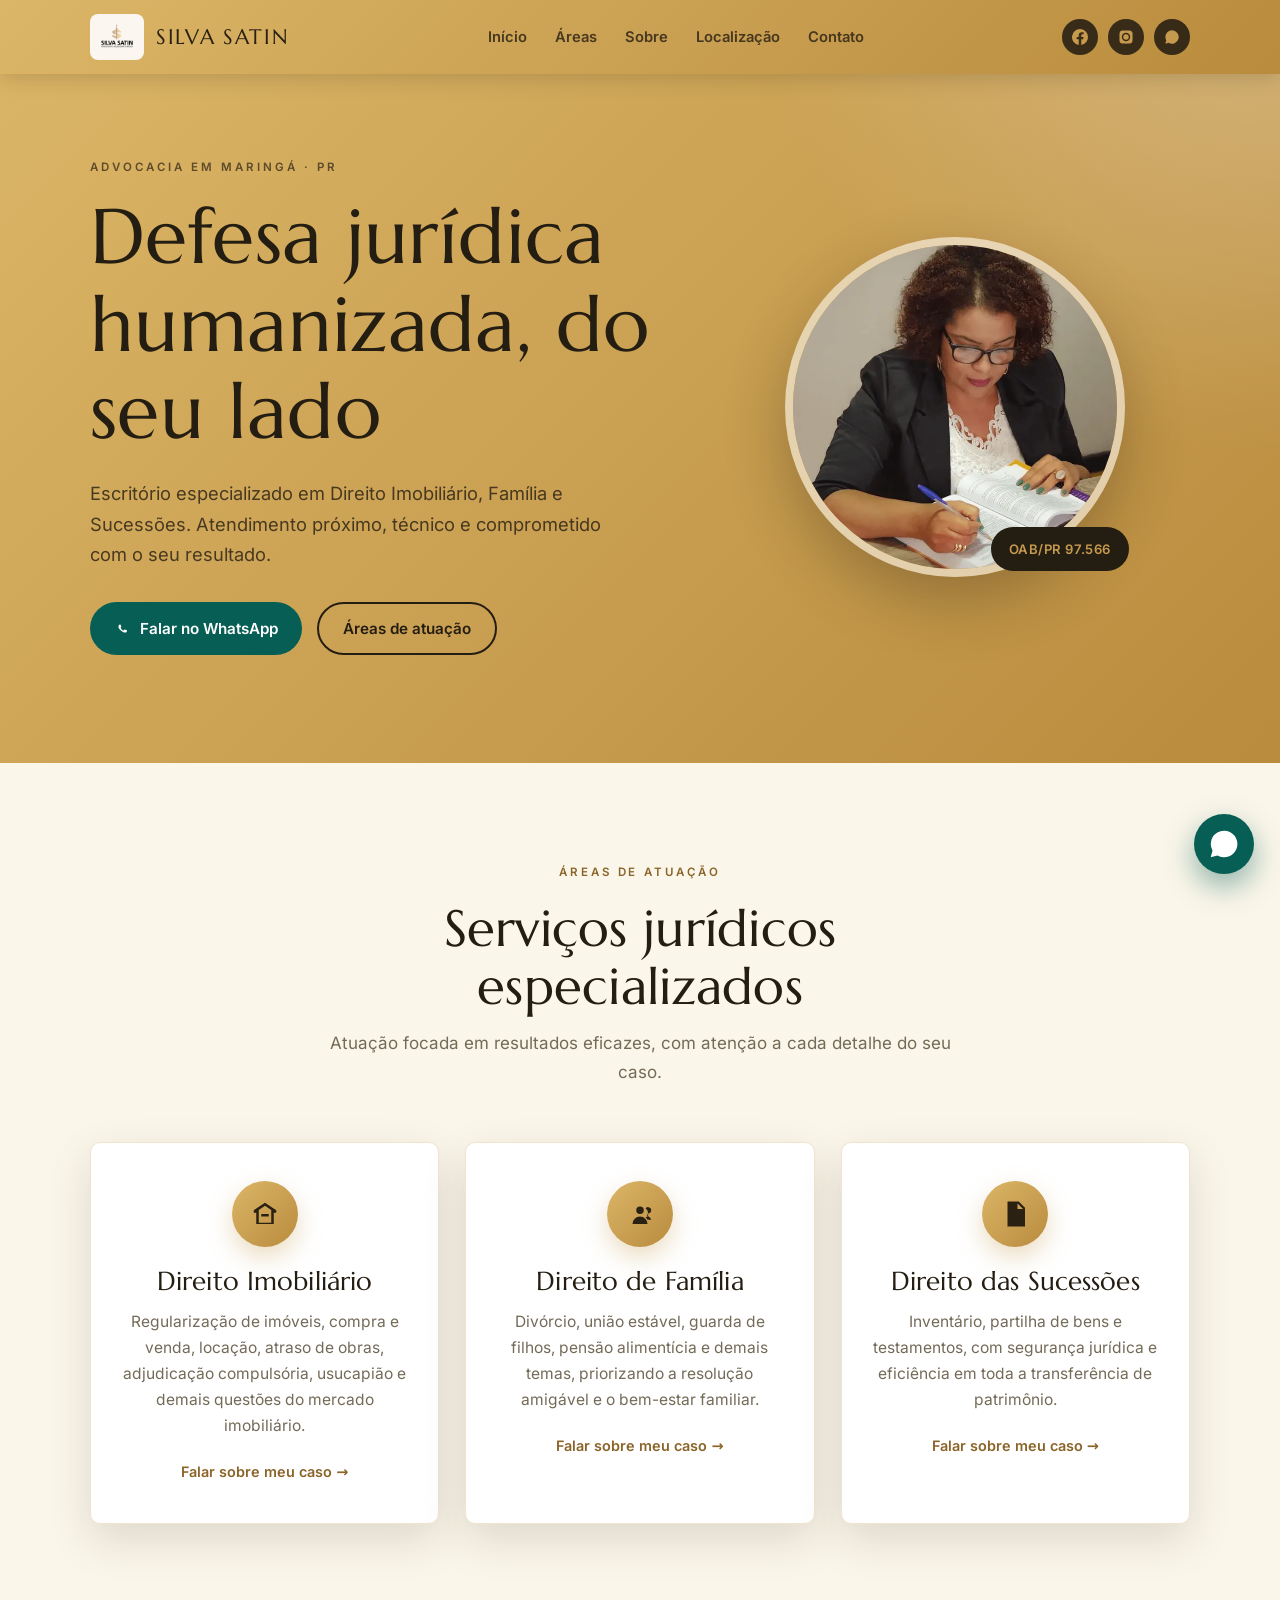
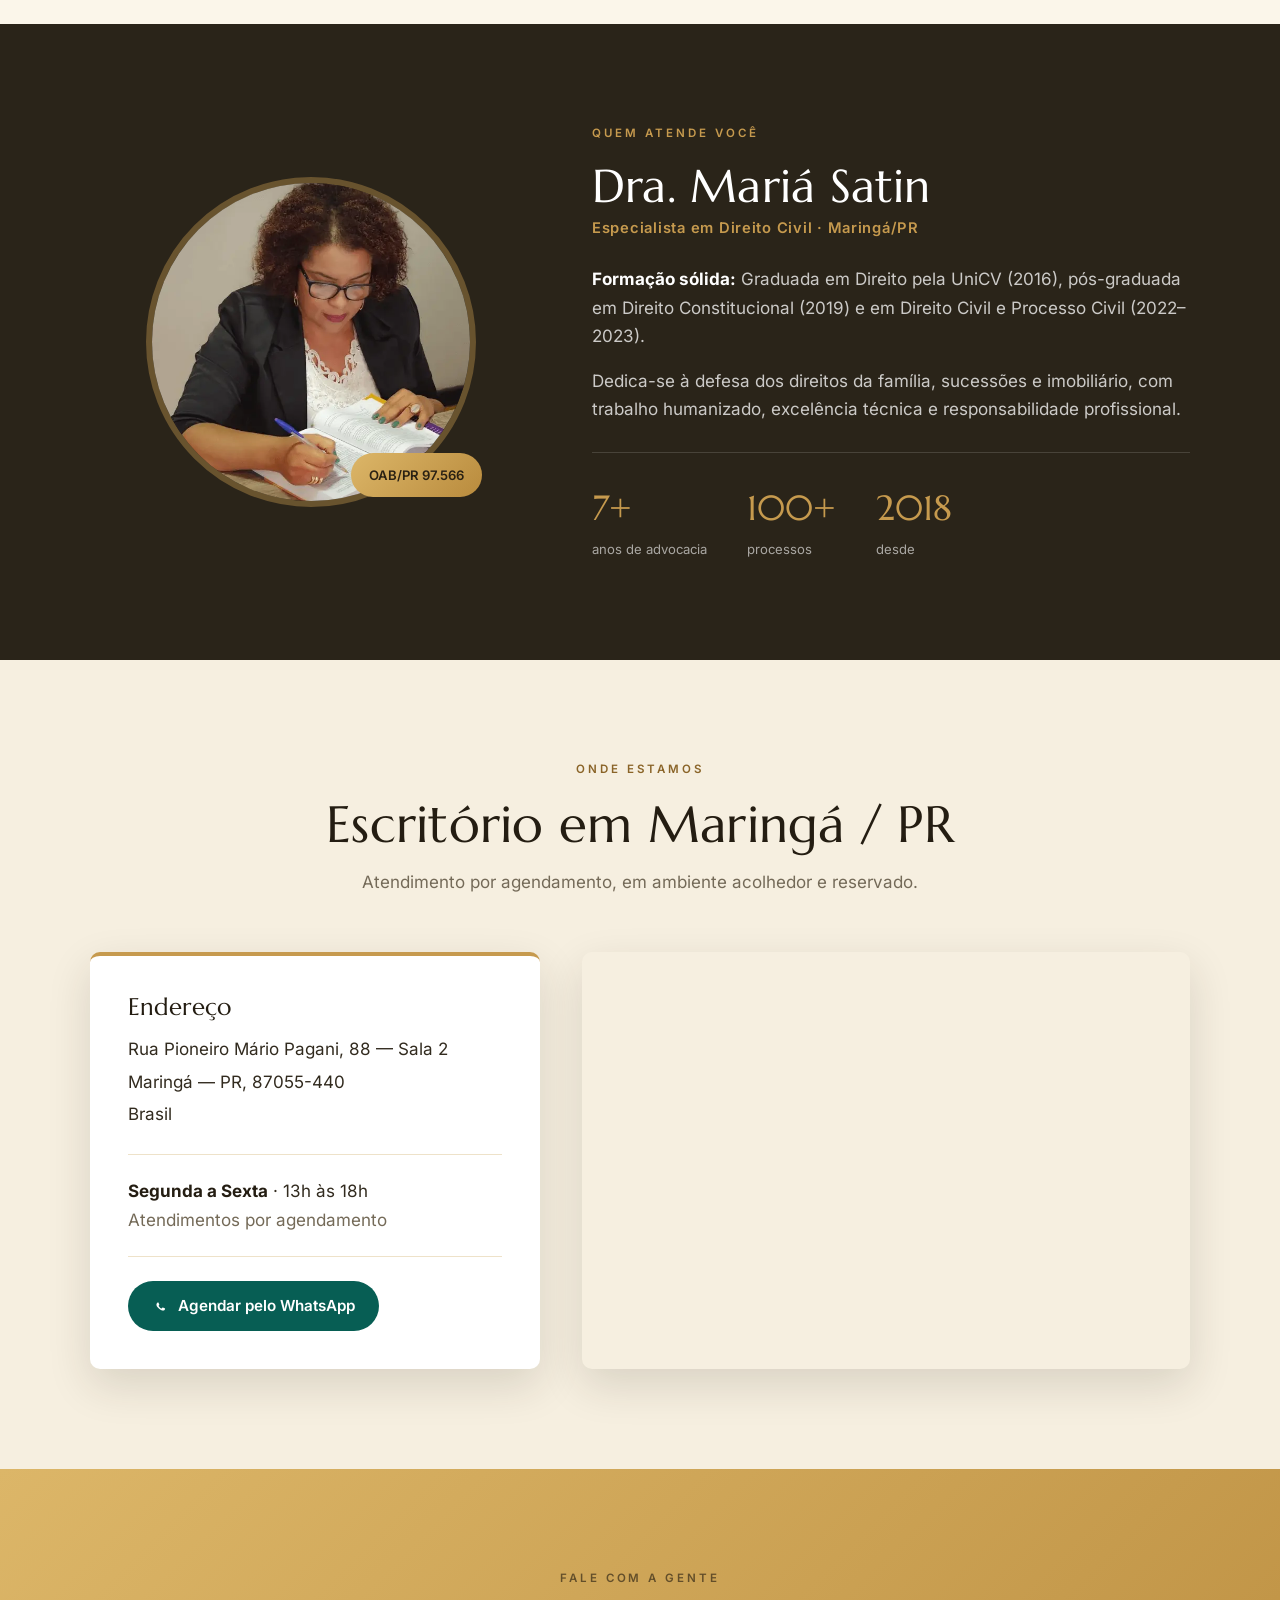
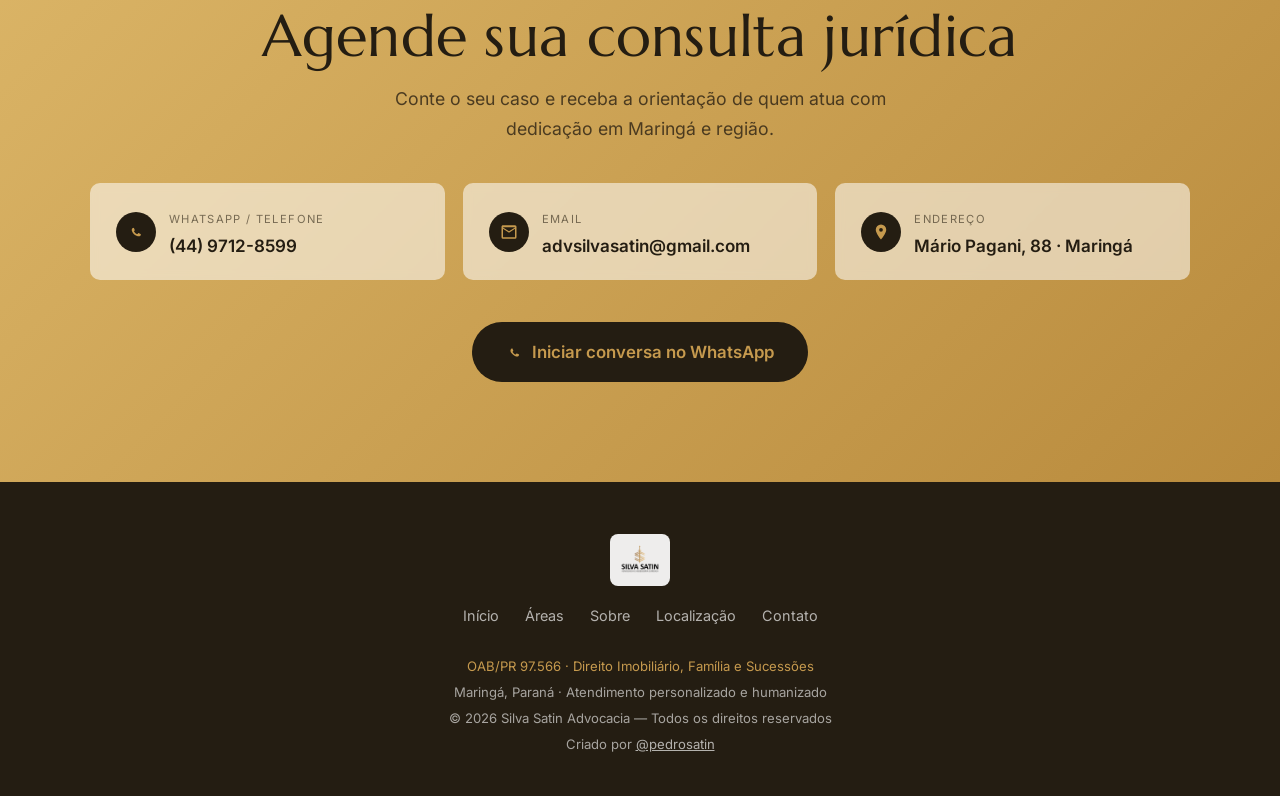
==== index.html @ 9b14a237 "fix(seo): alinha openingHours ao horário exibido e preenche manifest/browserconfig (#22) F1: o JSON-" ====
<!DOCTYPE html>
<html lang="pt-BR">
  <head>
    <meta charset="UTF-8" />
    <meta name="viewport" content="width=device-width, initial-scale=1.0" />

    <meta
      name="keywords"
      content="advocacia, direito das sucessões, direito imobiliário, direito de família, Silva Satin, Maringá, Paraná, advogada, sol nascente"
    />
    <meta name="author" content="Silva Satin Advocacia" />
    <meta
      name="description"
      content="Silva Satin Advocacia - Especialistas em Direito Imobiliário, Família e Sucessões em Maringá e região, Paraná. Atendimento personalizado."
    />
    <meta
      property="og:title"
      content="Silva Satin Advocacia - Maringá e região"
    />
    <meta
      name="og:description"
      content="Silva Satin Advocacia - Especialistas em Direito Imobiliário, Família e Sucessões. Atendimento personalizado em Maringá, Paraná. Escritório localizado no Conjunto Sol Nascente."
    />
    <meta
      property="og:image"
      content="https://silvasatin.adv.br/assets/logo.webp"
    />
    <meta property="og:url" content="https://silvasatin.adv.br/" />
    <meta property="og:type" content="website" />
    <meta property="og:locale" content="pt_BR" />
    <meta
      property="twitter:image"
      content="https://silvasatin.adv.br/assets/logo.webp"
    />
    <meta
      property="twitter:title"
      content="Silva Satin Advocacia - Maringá e região"
    />
    <meta name="twitter:card" content="summary_large_image" />
    <meta
      property="twitter:description"
      content="Silva Satin Advocacia - Especialistas em Direito Imobiliário, Família e Sucessões. Atendimento personalizado em Maringá, Paraná. Escritório localizado no Conjunto Sol Nascente."
    />
    <meta name="robots" content="index, follow" />
    <meta name="geo.region" content="BR-PR" />
    <meta name="geo.placename" content="Maringá" />
    <link rel="canonical" href="https://silvasatin.adv.br/" />
    <link rel="sitemap" type="application/xml" href="/sitemap.xml" />

    <link
      rel="apple-touch-icon"
      sizes="180x180"
      href="./apple-touch-icon.png"
    />
    <link
      rel="icon"
      type="image/png"
      sizes="32x32"
      href="./favicon-32x32.png"
    />
    <link
      rel="icon"
      type="image/png"
      sizes="16x16"
      href="./favicon-16x16.png"
    />
    <link rel="manifest" href="./site.webmanifest" />
    <link rel="mask-icon" href="./safari-pinned-tab.svg" color="#d2ab70" />
    <meta name="msapplication-TileColor" content="#d2ab70" />
    <meta name="theme-color" content="#d2ab70" />

    <title>Silva Satin Advocacia | Família, Imóveis e Sucessões em Maringá</title>

    <script type="application/ld+json">
      {
        "@context": "https://schema.org",
        "@type": "LegalService",
        "name": "Silva Satin Advocacia",
        "alternateName": "Silva Satin Advogados e Associados",
        "description": "Escritório de advocacia especializado em Direito Imobiliário, Família e Sucessões em Maringá, Paraná. Atendimento personalizado com experiência em centenas de processos.",
        "url": "https://silvasatin.adv.br/",
        "logo": "https://silvasatin.adv.br/assets/logo.webp",
        "image": "https://silvasatin.adv.br/assets/advogada.webp",
        "telephone": "+55-44-9712-8599",
        "email": "advsilvasatin@gmail.com",
        "address": {
          "@type": "PostalAddress",
          "streetAddress": "Rua Pioneiro Mário Pagani, 88 Sala 2",
          "addressLocality": "Maringá",
          "addressRegion": "PR",
          "postalCode": "87055-440",
          "addressCountry": "BR"
        },
        "geo": {
          "@type": "GeoCoordinates",
          "latitude": "-23.459078",
          "longitude": "-51.916735"
        },
        "openingHours": "Mo-Fr 13:00-18:00",
        "priceRange": "$$",
        "areaServed": {
          "@type": "Place",
          "name": "Maringá e região, Paraná"
        },
        "serviceType": [
          "Direito Imobiliário",
          "Direito de Família",
          "Direito das Sucessões"
        ],
        "founder": {
          "@type": "Person",
          "name": "Mariá Satin",
          "jobTitle": "Advogada",
          "memberOf": {
            "@type": "Organization",
            "name": "OAB/PR",
            "identifier": "97.566"
          }
        },
        "sameAs": [
          "https://www.facebook.com/advocaciaeassessoriasilvasatin",
          "https://www.instagram.com/silvasatinadvocacia"
        ]
      }
    </script>

    <meta name="classification" content="Escritório de Advocacia" />
    <meta name="category" content="Serviços Jurídicos" />
    <meta name="coverage" content="Maringá, Paraná, Brasil" />
    <meta name="distribution" content="Global" />
    <meta name="rating" content="General" />
    <meta name="revisit-after" content="7 days" />
    <meta name="expires" content="never" />
    <meta name="language" content="pt-BR" />
    <meta
      name="googlebot"
      content="index, follow, max-snippet:-1, max-image-preview:large, max-video-preview:-1"
    />
    <meta name="bingbot" content="index, follow" />

    <link rel="preload" href="assets/fontes/inter-latin.woff2" as="font" type="font/woff2" crossorigin />
    <link rel="preload" href="assets/fontes/marcellus-latin.woff2" as="font" type="font/woff2" crossorigin />
    <link rel="stylesheet" href="styles.css" />
  </head>
  <body>
    <header>
      <div class="wrap nav">
        <a href="#inicio" class="brand"><img src="./assets/logo.webp" width="200" height="200" alt="Silva Satin Advocacia" /><span class="bname">SILVA SATIN</span></a>
        <nav class="menu"><a href="#inicio">Início</a><a href="#areas">Áreas</a><a href="#sobre">Sobre</a><a href="#local">Localização</a><a href="#contato">Contato</a></nav>
        <div class="nav-side">
          <div class="socials">
            <a href="#" aria-label="Facebook"><svg viewBox="0 0 24 24"><path d="M24 12a12 12 0 10-13.9 11.9v-8.4H7v-3.5h3.1V9.4c0-3 1.8-4.7 4.6-4.7 1.3 0 2.7.2 2.7.2v3h-1.5c-1.5 0-2 .9-2 1.9v2.2h3.4l-.5 3.5h-2.9v8.4A12 12 0 0024 12z"/></svg></a>
            <a href="#" aria-label="Instagram"><svg viewBox="0 0 24 24"><path d="M12 2.2c3.2 0 3.6 0 4.9.1 1.2.1 1.8.3 2.2.4.6.2 1 .5 1.4.9.4.4.7.8.9 1.4.2.4.4 1 .4 2.2.1 1.3.1 1.7.1 4.9s0 3.6-.1 4.9c-.1 1.2-.3 1.8-.4 2.2-.2.6-.5 1-.9 1.4-.4.4-.8.7-1.4.9-.4.2-1 .4-2.2.4-1.3.1-1.7.1-4.9.1s-3.6 0-4.9-.1c-1.2-.1-1.8-.3-2.2-.4-.6-.2-1-.5-1.4-.9-.4-.4-.7-.8-.9-1.4-.2-.4-.4-1-.4-2.2C2.2 15.6 2.2 15.2 2.2 12s0-3.6.1-4.9c.1-1.2.3-1.8.4-2.2.2-.6.5-1 .9-1.4.4-.4.8-.7 1.4-.9.4-.2 1-.4 2.2-.4C8.4 2.2 8.8 2.2 12 2.2zm0 3.5A6.3 6.3 0 1018.3 12 6.3 6.3 0 0012 5.7zm0 10.4A4.1 4.1 0 1116.1 12 4.1 4.1 0 0112 16.1zm6.5-10.9a1.5 1.5 0 11-1.5-1.5 1.5 1.5 0 011.5 1.5z"/></svg></a>
            <a href="https://wa.me/554497128599" aria-label="WhatsApp"><svg viewBox="0 0 24 24"><path d="M17.5 14.4c-.3-.1-1.8-.9-2-1-.3-.1-.5-.1-.7.1-.2.3-.7.9-.9 1.1-.2.2-.3.2-.6.1-.3-.1-1.2-.5-2.3-1.4-.9-.8-1.4-1.7-1.6-2-.2-.3 0-.5.1-.6l.5-.5c.1-.2.2-.3.3-.5.1-.2 0-.4 0-.5s-.7-1.6-.9-2.2c-.2-.6-.5-.5-.7-.5h-.6c-.2 0-.5.1-.8.4-.3.3-1 1-1 2.5s1.1 2.9 1.2 3.1c.2.2 2.1 3.2 5.1 4.5.7.3 1.3.5 1.7.6.7.2 1.4.2 1.9.1.6-.1 1.8-.7 2-1.4.3-.7.3-1.3.2-1.4-.1-.1-.3-.2-.6-.3zM12 2a10 10 0 00-8.6 15L2 22l5.1-1.3A10 10 0 1012 2z"/></svg></a>
          </div>
        </div>
      </div>
    </header>

    <main>
    <section class="hero" id="inicio">
      <div class="wrap hero-grid">
        <div>
          <span class="eyebrow">Advocacia em Maringá · PR</span>
          <h1>Defesa jurídica humanizada, do seu lado</h1>
          <p>Escritório especializado em Direito Imobiliário, Família e Sucessões. Atendimento próximo, técnico e comprometido com o seu resultado.</p>
          <div class="hero-cta">
            <a href="https://wa.me/554497128599" class="btn btn-wa"><svg viewBox="0 0 24 24"><path d="M17.5 14.4c-.3-.1-1.8-.9-2-1-.3-.1-.5-.1-.7.1-.2.3-.7.9-.9 1.1-.2.2-.3.2-.6.1-.3-.1-1.2-.5-2.3-1.4-.9-.8-1.4-1.7-1.6-2-.2-.3 0-.5.1-.6l.5-.5c.1-.2.2-.3.3-.5.1-.2 0-.4 0-.5s-.7-1.6-.9-2.2c-.2-.6-.5-.5-.7-.5h-.6c-.2 0-.5.1-.8.4-.3.3-1 1-1 2.5s1.1 2.9 1.2 3.1c.2.2 2.1 3.2 5.1 4.5.7.3 1.3.5 1.7.6.7.2 1.4.2 1.9.1.6-.1 1.8-.7 2-1.4.3-.7.3-1.3.2-1.4-.1-.1-.3-.2-.6-.3z"/></svg>Falar no WhatsApp</a>
            <a href="#areas" class="btn btn-outline">Áreas de atuação</a>
          </div>
        </div>
        <div class="hero-figure">
          <img src="./assets/advogada.webp" width="610" height="607" alt="Dra. Mariá Satin" />
          <span class="tag">OAB/PR 97.566</span>
        </div>
      </div>
    </section>

    <section class="areas" id="areas">
      <div class="wrap">
        <div class="sec-head">
          <span class="eyebrow">Áreas de atuação</span>
          <h2>Serviços jurídicos especializados</h2>
          <p>Atuação focada em resultados eficazes, com atenção a cada detalhe do seu caso.</p>
        </div>
        <div class="cards">
          <article class="card">
            <div class="ic"><svg viewBox="0 0 24 24"><path d="M12 3l9 6v2h-2v9H5v-9H3V9l9-6zm0 2.4L7 8.7V19h10V8.7L12 5.4zM9 12h6v2H9v-2z"/></svg></div>
            <h3>Direito Imobiliário</h3>
            <p>Regularização de imóveis, compra e venda, locação, atraso de obras, adjudicação compulsória, usucapião e demais questões do mercado imobiliário.</p>
            <a class="more" href="https://wa.me/554497128599">Falar sobre meu caso →</a>
          </article>
          <article class="card">
            <div class="ic"><svg viewBox="0 0 24 24"><path d="M12 12a3 3 0 100-6 3 3 0 000 6zm-6 8a6 6 0 0112 0H6zm12.5-8.5a2.5 2.5 0 10-2-4 4 4 0 011 5.9c1.6.5 2.9 1.7 3.5 3.1h-3a5.9 5.9 0 00-1.5-2 2.5 2.5 0 002-2.9z"/></svg></div>
            <h3>Direito de Família</h3>
            <p>Divórcio, união estável, guarda de filhos, pensão alimentícia e demais temas, priorizando a resolução amigável e o bem-estar familiar.</p>
            <a class="more" href="https://wa.me/554497128599">Falar sobre meu caso →</a>
          </article>
          <article class="card">
            <div class="ic"><svg viewBox="0 0 24 24"><path d="M6 2h9l5 5v15H6V2zm8 1.5V8h4.5L14 3.5zM8 12h8v1.5H8V12zm0 4h8v1.5H8V16z"/></svg></div>
            <h3>Direito das Sucessões</h3>
            <p>Inventário, partilha de bens e testamentos, com segurança jurídica e eficiência em toda a transferência de patrimônio.</p>
            <a class="more" href="https://wa.me/554497128599">Falar sobre meu caso →</a>
          </article>
        </div>
      </div>
    </section>

    <section class="about" id="sobre">
      <div class="wrap about-grid">
        <div class="about-photo">
          <img src="./assets/advogada.webp" width="610" height="607" alt="Dra. Mariá Satin, advogada em Maringá" />
          <span class="tag">OAB/PR 97.566</span>
        </div>
        <div>
          <span class="eyebrow">Quem atende você</span>
          <h2>Dra. Mariá Satin</h2>
          <div class="role">Especialista em Direito Civil · Maringá/PR</div>
          <p><strong>Formação sólida:</strong> Graduada em Direito pela UniCV (2016), pós-graduada em Direito Constitucional (2019) e em Direito Civil e Processo Civil (2022–2023).</p>
          <p>Dedica-se à defesa dos direitos da família, sucessões e imobiliário, com trabalho humanizado, excelência técnica e responsabilidade profissional.</p>
          <div class="facts">
            <div><div class="n">7+</div><div class="l">anos de advocacia</div></div>
            <div><div class="n">100+</div><div class="l">processos</div></div>
            <div><div class="n">2018</div><div class="l">desde</div></div>
          </div>
        </div>
      </div>
    </section>

    <section class="local" id="local">
      <div class="wrap">
        <div class="sec-head">
          <span class="eyebrow">Onde estamos</span>
          <h2>Escritório em Maringá / PR</h2>
          <p>Atendimento por agendamento, em ambiente acolhedor e reservado.</p>
        </div>
        <div class="local-grid">
          <div class="info-card">
            <h3>Endereço</h3>
            <address>Rua Pioneiro Mário Pagani, 88 — Sala 2<br />Maringá — PR, 87055-440<br />Brasil</address>
            <div class="hours"><strong>Segunda a Sexta</strong> · 13h às 18h<br /><span style="color:var(--muted)">Atendimentos por agendamento</span></div>
            <a href="https://wa.me/554497128599" class="btn btn-wa"><svg viewBox="0 0 24 24"><path d="M17.5 14.4c-.3-.1-1.8-.9-2-1-.3-.1-.5-.1-.7.1-.2.3-.7.9-.9 1.1-.2.2-.3.2-.6.1-.3-.1-1.2-.5-2.3-1.4-.9-.8-1.4-1.7-1.6-2-.2-.3 0-.5.1-.6l.5-.5c.1-.2.2-.3.3-.5.1-.2 0-.4 0-.5s-.7-1.6-.9-2.2c-.2-.6-.5-.5-.7-.5h-.6c-.2 0-.5.1-.8.4-.3.3-1 1-1 2.5s1.1 2.9 1.2 3.1c.2.2 2.1 3.2 5.1 4.5.7.3 1.3.5 1.7.6.7.2 1.4.2 1.9.1.6-.1 1.8-.7 2-1.4.3-.7.3-1.3.2-1.4-.1-.1-.3-.2-.6-.3z"/></svg>Agendar pelo WhatsApp</a>
          </div>
          <div class="map" id="map">
            <div class="map-placeholder">
              <div class="ic"><svg viewBox="0 0 24 24"><path d="M12 2a7 7 0 00-7 7c0 5 7 13 7 13s7-8 7-13a7 7 0 00-7-7zm0 9.5A2.5 2.5 0 1112 6.5a2.5 2.5 0 010 5z"/></svg></div>
              <address>Rua Pioneiro Mário Pagani, 88 — Sala 2<br />Maringá — PR, 87055-440</address>
              <div class="map-actions">
                <a class="map-ext-link" href="https://www.google.com/maps/search/?api=1&amp;query=Rua+Pioneiro+M%C3%A1rio+Pagani+88+Maring%C3%A1+PR" target="_blank" rel="noopener noreferrer">Ver no Google Maps ↗</a>
              </div>
            </div>
          </div>
        </div>
      </div>
    </section>

    <section class="contact" id="contato">
      <div class="wrap">
        <span class="eyebrow">Fale com a gente</span>
        <h2>Agende sua consulta jurídica</h2>
        <p class="lead">Conte o seu caso e receba a orientação de quem atua com dedicação em Maringá e região.</p>
        <div class="contact-methods">
          <a class="cm" href="https://wa.me/554497128599">
            <span class="ic"><svg viewBox="0 0 24 24"><path d="M17.5 14.4c-.3-.1-1.8-.9-2-1-.3-.1-.5-.1-.7.1-.2.3-.7.9-.9 1.1-.2.2-.3.2-.6.1-.3-.1-1.2-.5-2.3-1.4-.9-.8-1.4-1.7-1.6-2-.2-.3 0-.5.1-.6l.5-.5c.1-.2.2-.3.3-.5.1-.2 0-.4 0-.5s-.7-1.6-.9-2.2c-.2-.6-.5-.5-.7-.5h-.6c-.2 0-.5.1-.8.4-.3.3-1 1-1 2.5s1.1 2.9 1.2 3.1c.2.2 2.1 3.2 5.1 4.5.7.3 1.3.5 1.7.6.7.2 1.4.2 1.9.1.6-.1 1.8-.7 2-1.4.3-.7.3-1.3.2-1.4-.1-.1-.3-.2-.6-.3z"/></svg></span>
            <span><span class="k">WhatsApp / Telefone</span><br /><span class="v">(44) 9712-8599</span></span>
          </a>
          <a class="cm" href="mailto:advsilvasatin@gmail.com">
            <span class="ic"><svg viewBox="0 0 24 24"><path d="M2 5c0-1.1.9-2 2-2h16a2 2 0 012 2v14a2 2 0 01-2 2H4a2 2 0 01-2-2V5zm2 .5v.4l8 5 8-5v-.4H4zm16 2.3l-7.5 4.7a1 1 0 01-1 0L4 7.8V19h16V7.8z"/></svg></span>
            <span><span class="k">Email</span><br /><span class="v">advsilvasatin@gmail.com</span></span>
          </a>
          <a class="cm" href="#local">
            <span class="ic"><svg viewBox="0 0 24 24"><path d="M12 2a7 7 0 00-7 7c0 5 7 13 7 13s7-8 7-13a7 7 0 00-7-7zm0 9.5A2.5 2.5 0 1112 6.5a2.5 2.5 0 010 5z"/></svg></span>
            <span><span class="k">Endereço</span><br /><span class="v">Mário Pagani, 88 · Maringá</span></span>
          </a>
        </div>
        <a href="https://wa.me/554497128599" class="btn btn-dark" style="font-size:1.05rem;padding:16px 34px"><svg viewBox="0 0 24 24"><path d="M17.5 14.4c-.3-.1-1.8-.9-2-1-.3-.1-.5-.1-.7.1-.2.3-.7.9-.9 1.1-.2.2-.3.2-.6.1-.3-.1-1.2-.5-2.3-1.4-.9-.8-1.4-1.7-1.6-2-.2-.3 0-.5.1-.6l.5-.5c.1-.2.2-.3.3-.5.1-.2 0-.4 0-.5s-.7-1.6-.9-2.2c-.2-.6-.5-.5-.7-.5h-.6c-.2 0-.5.1-.8.4-.3.3-1 1-1 2.5s1.1 2.9 1.2 3.1c.2.2 2.1 3.2 5.1 4.5.7.3 1.3.5 1.7.6.7.2 1.4.2 1.9.1.6-.1 1.8-.7 2-1.4.3-.7.3-1.3.2-1.4-.1-.1-.3-.2-.6-.3z"/></svg>Iniciar conversa no WhatsApp</a>
      </div>
    </section>
    </main>

    <footer>
      <div class="wrap">
        <div class="brand"><img src="./assets/logo.webp" width="200" height="200" alt="Silva Satin" style="height:52px" /></div>
        <nav class="fmenu"><a href="#inicio">Início</a><a href="#areas">Áreas</a><a href="#sobre">Sobre</a><a href="#local">Localização</a><a href="#contato">Contato</a></nav>
        <small class="oab">OAB/PR 97.566 · Direito Imobiliário, Família e Sucessões</small>
        <small>Maringá, Paraná · Atendimento personalizado e humanizado</small>
        <small>© 2026 Silva Satin Advocacia — Todos os direitos reservados</small>
        <small>Criado por <a href="https://github.com/pedrosatin" target="_blank" rel="noopener noreferrer" style="color:rgba(255,255,255,0.66);text-decoration:underline">@pedrosatin</a></small>
      </div>
    </footer>

    <a href="https://wa.me/554497128599" class="wa-float" aria-label="WhatsApp"><svg viewBox="0 0 24 24"><path d="M17.5 14.4c-.3-.1-1.8-.9-2-1-.3-.1-.5-.1-.7.1-.2.3-.7.9-.9 1.1-.2.2-.3.2-.6.1-.3-.1-1.2-.5-2.3-1.4-.9-.8-1.4-1.7-1.6-2-.2-.3 0-.5.1-.6l.5-.5c.1-.2.2-.3.3-.5.1-.2 0-.4 0-.5s-.7-1.6-.9-2.2c-.2-.6-.5-.5-.7-.5h-.6c-.2 0-.5.1-.8.4-.3.3-1 1-1 2.5s1.1 2.9 1.2 3.1c.2.2 2.1 3.2 5.1 4.5.7.3 1.3.5 1.7.6.7.2 1.4.2 1.9.1.6-.1 1.8-.7 2-1.4.3-.7.3-1.3.2-1.4-.1-.1-.3-.2-.6-.3zM12 2a10 10 0 00-8.6 15L2 22l5.1-1.3A10 10 0 1012 2z"/></svg></a>

    <script>
      (function () {
        var map = document.getElementById("map");
        if (!map) return;

        function loadMap() {
          var iframe = document.createElement("iframe");
          iframe.src = "https://www.google.com/maps/embed?pb=!1m18!1m12!1m3!1d3660.1263231044722!2d-51.91673532297042!3d-23.455907457729772!2m3!1f0!2f0!3f0!3m2!1i1024!2i768!4f13.1!3m3!1m2!1s0x0%3A0x0!2zMjPCsDI3JzIxLjMiUyA1McKwNTQnNTEuMCJX!5e0!3m2!1sen!2sbr!4v1721777402883!5m2!1sen!2sbr";
          iframe.loading = "lazy";
          iframe.title = "Mapa Silva Satin Advocacia";
          iframe.style.border = "0";
          iframe.style.width = "100%";
          iframe.style.height = "100%";
          iframe.style.minHeight = "400px";
          iframe.style.display = "block";
          map.innerHTML = "";
          map.appendChild(iframe);
        }

        // Carrega o mapa automaticamente quando a seção se aproxima da tela,
        // mas só depois que a página inteira já carregou (window.load) — assim
        // o mapa nunca disputa banda/CPU com o conteúdo inicial, mesmo que o
        // usuário role rápido até a seção antes do resto da página terminar.
        var pageLoaded = false;
        var sectionNear = false;

        function maybeLoadMap() {
          if (pageLoaded && sectionNear) loadMap();
        }

        window.addEventListener("load", function () {
          pageLoaded = true;
          maybeLoadMap();
        });

        if ("IntersectionObserver" in window) {
          var observer = new IntersectionObserver(
            function (entries) {
              entries.forEach(function (entry) {
                if (entry.isIntersecting) {
                  sectionNear = true;
                  observer.disconnect();
                  maybeLoadMap();
                }
              });
            },
            { rootMargin: "300px 0px" }
          );
          observer.observe(map);
        } else {
          // Fallback para navegadores sem IntersectionObserver: carrega após o load.
          sectionNear = true;
        }
      })();
    </script>
  </body>
</html>
---- styles.css ----
/* Fontes auto-hospedadas (evitam requisição bloqueante ao Google Fonts) */
/* Inter — arquivo variável, cobre os pesos 400 a 700 */
@font-face {
  font-family: "Inter";
  font-style: normal;
  font-weight: 400 700;
  font-display: swap;
  src: url("assets/fontes/inter-latin-ext.woff2") format("woff2");
  unicode-range: U+0100-02BA, U+02BD-02C5, U+02C7-02CC, U+02CE-02D7, U+02DD-02FF, U+0304, U+0308, U+0329, U+1D00-1DBF, U+1E00-1E9F, U+1EF2-1EFF, U+2020, U+20A0-20AB, U+20AD-20C0, U+2113, U+2C60-2C7F, U+A720-A7FF;
}
@font-face {
  font-family: "Inter";
  font-style: normal;
  font-weight: 400 700;
  font-display: swap;
  src: url("assets/fontes/inter-latin.woff2") format("woff2");
  unicode-range: U+0000-00FF, U+0131, U+0152-0153, U+02BB-02BC, U+02C6, U+02DA, U+02DC, U+0304, U+0308, U+0329, U+2000-206F, U+20AC, U+2122, U+2191, U+2193, U+2212, U+2215, U+FEFF, U+FFFD;
}
@font-face {
  font-family: "Marcellus";
  font-style: normal;
  font-weight: 400;
  font-display: swap;
  src: url("assets/fontes/marcellus-latin-ext.woff2") format("woff2");
  unicode-range: U+0100-02BA, U+02BD-02C5, U+02C7-02CC, U+02CE-02D7, U+02DD-02FF, U+0304, U+0308, U+0329, U+1D00-1DBF, U+1E00-1E9F, U+1EF2-1EFF, U+2020, U+20A0-20AB, U+20AD-20C0, U+2113, U+2C60-2C7F, U+A720-A7FF;
}
@font-face {
  font-family: "Marcellus";
  font-style: normal;
  font-weight: 400;
  font-display: swap;
  src: url("assets/fontes/marcellus-latin.woff2") format("woff2");
  unicode-range: U+0000-00FF, U+0131, U+0152-0153, U+02BB-02BC, U+02C6, U+02DA, U+02DC, U+0304, U+0308, U+0329, U+2000-206F, U+20AC, U+2122, U+2191, U+2193, U+2212, U+2215, U+FEFF, U+FFFD;
}

:root {
  --gold: #c69a4e;
  --gold-deep: #8a6428;
  --gold-grad: linear-gradient(135deg, #dcb668 0%, #b98b3d 100%);
  --ink: #241d12;
  --charcoal: #2a2419;
  --cream: #f6efe0;
  --cream-2: #fbf6ea;
  --paper: #ffffff;
  --text: #322b1f;
  --muted: #746a58;
  --on-gold: #2a2113;
  --on-gold-rgb: 42, 33, 19;
  --radius: 10px;
  --shadow: 0 16px 44px rgba(var(--on-gold-rgb), 0.14);
}
* { margin: 0; padding: 0; box-sizing: border-box; }
html { scroll-behavior: smooth; scroll-padding-top: 88px; }
body {
  font-family: "Inter", system-ui, sans-serif; color: var(--text);
  background: var(--cream); line-height: 1.68; font-size: 17px; -webkit-font-smoothing: antialiased;
}
h1, h2, h3 { font-family: "Marcellus", Georgia, serif; font-weight: 400; line-height: 1.14; letter-spacing: 0.005em; }
a { color: inherit; text-decoration: none; transition: all 0.25s ease; }
img { max-width: 100%; height: auto; display: block; }
.wrap { max-width: 1160px; margin: 0 auto; padding: 0 30px; }
.eyebrow { font-size: 0.72rem; font-weight: 600; letter-spacing: 0.26em; text-transform: uppercase; color: var(--gold-deep); display: block; margin-bottom: 16px; }

header { position: fixed; inset: 0 0 auto 0; z-index: 50; background: var(--gold-grad); box-shadow: 0 4px 20px rgba(var(--on-gold-rgb),0.18); }
.nav { display: flex; align-items: center; justify-content: space-between; height: 74px; }
.brand { display: flex; align-items: center; gap: 12px; }
.brand img { width: auto; height: 46px; background: rgba(255,255,255,0.9); border-radius: 8px; padding: 4px 8px; }
.brand .bname { font-family: "Marcellus", serif; font-size: 1.3rem; color: var(--on-gold); letter-spacing: 0.08em; }
.menu { display: flex; gap: 28px; }
.menu a { font-size: 0.92rem; font-weight: 600; color: rgba(42,33,19,0.82); }
.menu a:hover { color: #fff; }
.nav-side { display: flex; align-items: center; gap: 16px; }
.socials { display: flex; gap: 10px; }
.socials a { width: 36px; height: 36px; border-radius: 50%; background: rgba(var(--on-gold-rgb),0.9); display: grid; place-items: center; color: var(--gold); }
.socials a:hover { background: var(--ink); transform: translateY(-2px); }
.socials svg { width: 16px; height: 16px; fill: currentColor; }
.btn { display: inline-flex; align-items: center; gap: 9px; font-weight: 600; font-size: 0.95rem; padding: 12px 24px; border-radius: 40px; cursor: pointer; }
.btn svg { width: 17px; height: 17px; fill: currentColor; }
.btn-dark { background: var(--ink); color: var(--gold); }
.btn-dark:hover { background: #000; }
.btn-wa { background: #075e54; color: #fff; }
.btn-wa:hover { background: #0b6b5e; transform: translateY(-2px); }
.btn-outline { border: 2px solid var(--ink); color: var(--ink); }
.btn-outline:hover { background: var(--ink); color: var(--gold); }

.hero { background: var(--gold-grad); color: var(--on-gold); padding: 158px 0 108px; position: relative; overflow: hidden; }
.hero::before { content: ""; position: absolute; inset: 0; background: radial-gradient(80% 120% at 100% 0%, rgba(255,255,255,0.25), transparent 50%); }
.hero-grid { position: relative; display: grid; grid-template-columns: 1.1fr 0.9fr; gap: 54px; align-items: center; }
.hero .eyebrow { color: rgba(42,33,19,0.7); }
.hero h1 { font-size: clamp(3rem, 6vw, 4.8rem); margin-bottom: 22px; color: var(--ink); }
.hero p { font-size: 1.14rem; color: rgba(42,33,19,0.82); max-width: 46ch; margin-bottom: 32px; }
.hero-cta { display: flex; gap: 15px; flex-wrap: wrap; }
.hero-figure { position: relative; justify-self: center; }
.hero-figure img { width: 340px; height: 340px; object-fit: cover; border-radius: 50%; border: 8px solid rgba(255,255,255,0.55); box-shadow: 0 24px 60px rgba(var(--on-gold-rgb),0.3); }
.hero-figure .tag { position: absolute; bottom: 6px; right: -4px; background: var(--ink); color: var(--gold); font-weight: 600; font-size: 0.82rem; padding: 11px 18px; border-radius: 40px; letter-spacing: 0.04em; }

section { padding: 100px 0; }
.sec-head { text-align: center; max-width: 660px; margin: 0 auto 56px; }
.sec-head h2 { font-size: clamp(2.2rem, 4.2vw, 3.2rem); margin-bottom: 14px; color: var(--ink); }
.sec-head p { color: var(--muted); font-size: 1.06rem; }

.areas { background: var(--cream-2); }
.cards { display: grid; grid-template-columns: repeat(3, 1fr); gap: 26px; }
.card { background: var(--paper); border-radius: var(--radius); padding: 38px 30px; box-shadow: var(--shadow); border: 1px solid #efe4cd; text-align: center; transition: transform 0.3s ease, box-shadow 0.3s ease; }
.card:hover { transform: translateY(-6px); box-shadow: 0 26px 56px rgba(var(--on-gold-rgb),0.18); }
.card .ic { width: 66px; height: 66px; margin: 0 auto 20px; border-radius: 50%; background: var(--gold-grad); display: grid; place-items: center; color: var(--on-gold); box-shadow: 0 10px 24px rgba(198,154,78,0.35); }
.card .ic svg { width: 30px; height: 30px; fill: currentColor; }
.card h3 { font-size: 1.6rem; margin-bottom: 12px; color: var(--ink); }
.card p { color: var(--muted); font-size: 0.97rem; margin-bottom: 18px; }
.card a.more { color: var(--gold-deep); font-weight: 600; font-size: 0.9rem; }
.card a.more:hover { color: var(--ink); }

.about { background: var(--charcoal); color: #fff; }
.about-grid { display: grid; grid-template-columns: 0.85fr 1.15fr; gap: 60px; align-items: center; }
.about-photo { justify-self: center; position: relative; }
.about-photo img { width: 330px; height: 330px; object-fit: cover; border-radius: 50%; border: 6px solid rgba(198,154,78,0.4); }
.about-photo .tag { position: absolute; bottom: 10px; right: -6px; background: var(--gold-grad); color: var(--on-gold); font-weight: 600; font-size: 0.82rem; padding: 11px 18px; border-radius: 40px; }
.about .eyebrow { color: var(--gold); }
.about h2 { font-size: clamp(2.1rem, 3.6vw, 2.9rem); color: #fff; margin-bottom: 4px; }
.about .role { color: var(--gold); font-weight: 600; font-size: 0.92rem; letter-spacing: 0.05em; margin-bottom: 24px; }
.about p { color: rgba(255,255,255,0.76); margin-bottom: 16px; }
.about strong { color: #fff; }
.about .facts { display: flex; gap: 40px; margin-top: 28px; padding-top: 26px; border-top: 1px solid rgba(255,255,255,0.14); }
.about .facts .n { font-family: "Marcellus", serif; font-size: 2.2rem; color: var(--gold); }
.about .facts .l { font-size: 0.82rem; color: rgba(255,255,255,0.6); }

.local { background: var(--cream); }
.local-grid { display: grid; grid-template-columns: 0.85fr 1.15fr; gap: 42px; align-items: stretch; }
.info-card { background: var(--paper); padding: 38px; border-radius: var(--radius); box-shadow: var(--shadow); border-top: 4px solid var(--gold); }
.info-card h3 { font-size: 1.5rem; margin-bottom: 12px; color: var(--ink); }
.info-card address { font-style: normal; line-height: 1.9; color: var(--text); }
.info-card .hours { margin: 24px 0; padding: 22px 0; border-top: 1px solid #eee2c9; border-bottom: 1px solid #eee2c9; }
.info-card .hours strong { color: var(--ink); }
.map { border-radius: var(--radius); overflow: hidden; min-height: 400px; box-shadow: var(--shadow); }
.map iframe { width: 100%; height: 100%; min-height: 400px; border: 0; display: block; }
.map-placeholder { height: 100%; min-height: 400px; display: flex; flex-direction: column; align-items: center; justify-content: center; gap: 18px; padding: 30px; text-align: center; background: var(--paper); }
.map-placeholder .ic { width: 56px; height: 56px; border-radius: 50%; background: var(--gold-grad); display: grid; place-items: center; color: var(--on-gold); }
.map-placeholder .ic svg { width: 26px; height: 26px; fill: currentColor; }
.map-placeholder address { font-style: normal; color: var(--text); line-height: 1.7; }
.map-placeholder .map-actions { display: flex; gap: 12px; flex-wrap: wrap; justify-content: center; }
.map-placeholder .map-ext-link { color: var(--gold-deep); font-weight: 600; font-size: 0.9rem; align-self: center; }
.map-placeholder .map-ext-link:hover { color: var(--ink); }

.contact { background: var(--gold-grad); color: var(--on-gold); text-align: center; }
.contact .eyebrow { color: rgba(42,33,19,0.65); }
.contact h2 { font-size: clamp(2.4rem, 5vw, 3.6rem); color: var(--ink); margin-bottom: 14px; }
.contact .lead { color: rgba(42,33,19,0.8); max-width: 50ch; margin: 0 auto 40px; font-size: 1.1rem; }
.contact-methods { display: flex; justify-content: center; gap: 18px; flex-wrap: wrap; margin-bottom: 42px; }
.cm { flex: 1 1 280px; background: rgba(255,255,255,0.55); border-radius: var(--radius); padding: 20px 26px; display: flex; align-items: center; gap: 13px; text-align: left; backdrop-filter: blur(4px); }
.cm:hover { background: rgba(255,255,255,0.8); transform: translateY(-3px); }
.cm .ic { width: 40px; height: 40px; border-radius: 50%; background: var(--ink); color: var(--gold); display: grid; place-items: center; flex-shrink: 0; }
.cm .ic svg { width: 18px; height: 18px; fill: currentColor; }
.cm .k { font-size: 0.7rem; text-transform: uppercase; letter-spacing: 0.12em; color: rgba(var(--on-gold-rgb),0.6); }
.cm .v { font-weight: 600; color: var(--ink); }

footer { background: var(--ink); color: rgba(255,255,255,0.6); padding: 52px 0 38px; text-align: center; }
footer .brand { justify-content: center; margin-bottom: 18px; }
footer .brand img { background: rgba(255,255,255,0.92); }
footer .fmenu { display: flex; gap: 26px; justify-content: center; margin-bottom: 24px; flex-wrap: wrap; }
footer .fmenu a { color: rgba(255,255,255,0.66); font-size: 0.9rem; }
footer .fmenu a:hover { color: var(--gold); }
footer small { display: block; font-size: 0.82rem; line-height: 2; }
footer .oab { color: var(--gold); }

.wa-float { position: fixed; bottom: 26px; right: 26px; z-index: 90; width: 60px; height: 60px; border-radius: 50%; background: #075e54; display: grid; place-items: center; box-shadow: 0 12px 30px rgba(7,94,84,0.45); animation: pulse 2.6s infinite; }
.wa-float svg { width: 32px; height: 32px; fill: #fff; }
@keyframes pulse { 0%,100% { transform: scale(1); } 50% { transform: scale(1.06); } }

@media (max-width: 900px) {
  .hero-grid, .about-grid, .local-grid { grid-template-columns: 1fr; }
  .hero-figure, .menu { display: none; }
  .cards { grid-template-columns: 1fr; }
}
@media (max-width: 560px) {
  .nav { height: 66px; }
  .brand img { height: 40px; }
  .brand .bname { font-size: 1.05rem; letter-spacing: 0.04em; }
  .nav-side { gap: 10px; }
  .socials { gap: 8px; }
  .socials a { width: 34px; height: 34px; }
  .wrap { padding: 0 20px; }
  .hero {
    min-height: 100vh;
    min-height: 100dvh;
  }
  .cm { width: 100%; }
}
@media (max-width: 360px) {
  .brand .bname { display: none; }
}
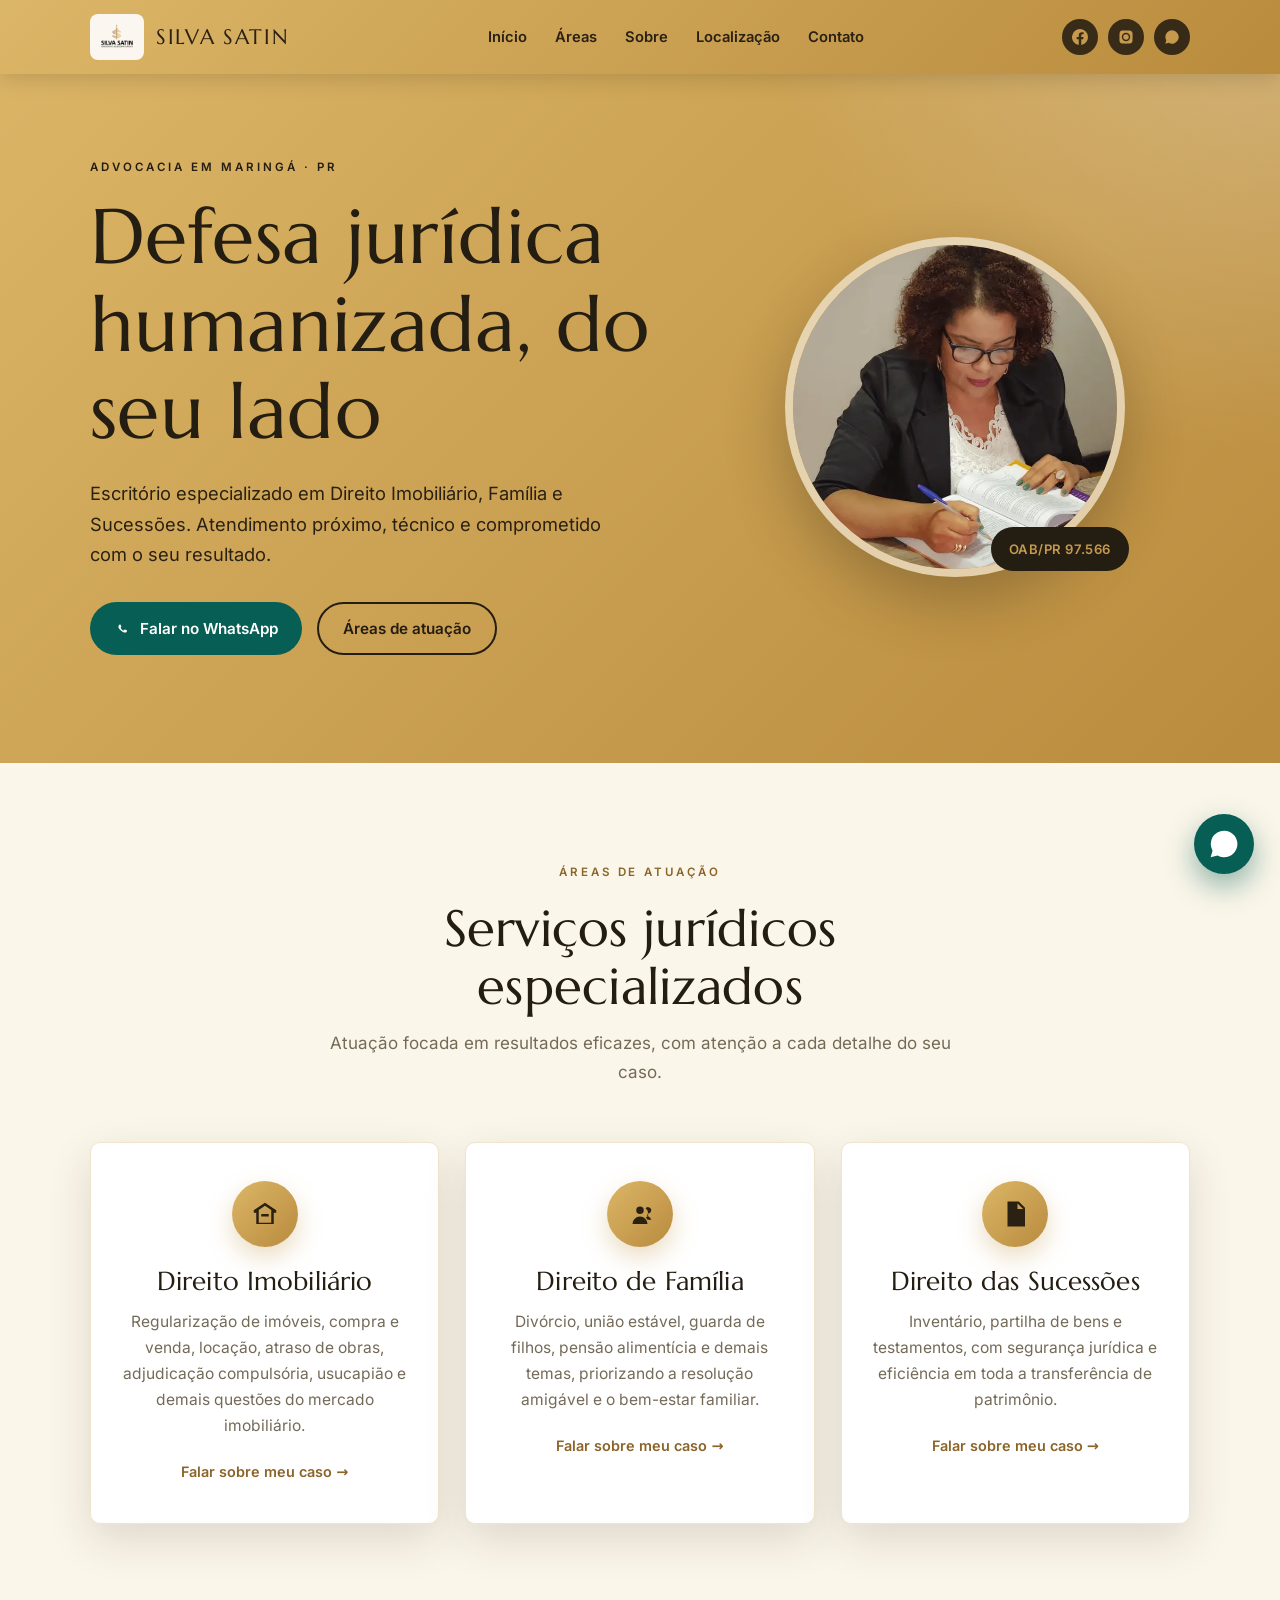
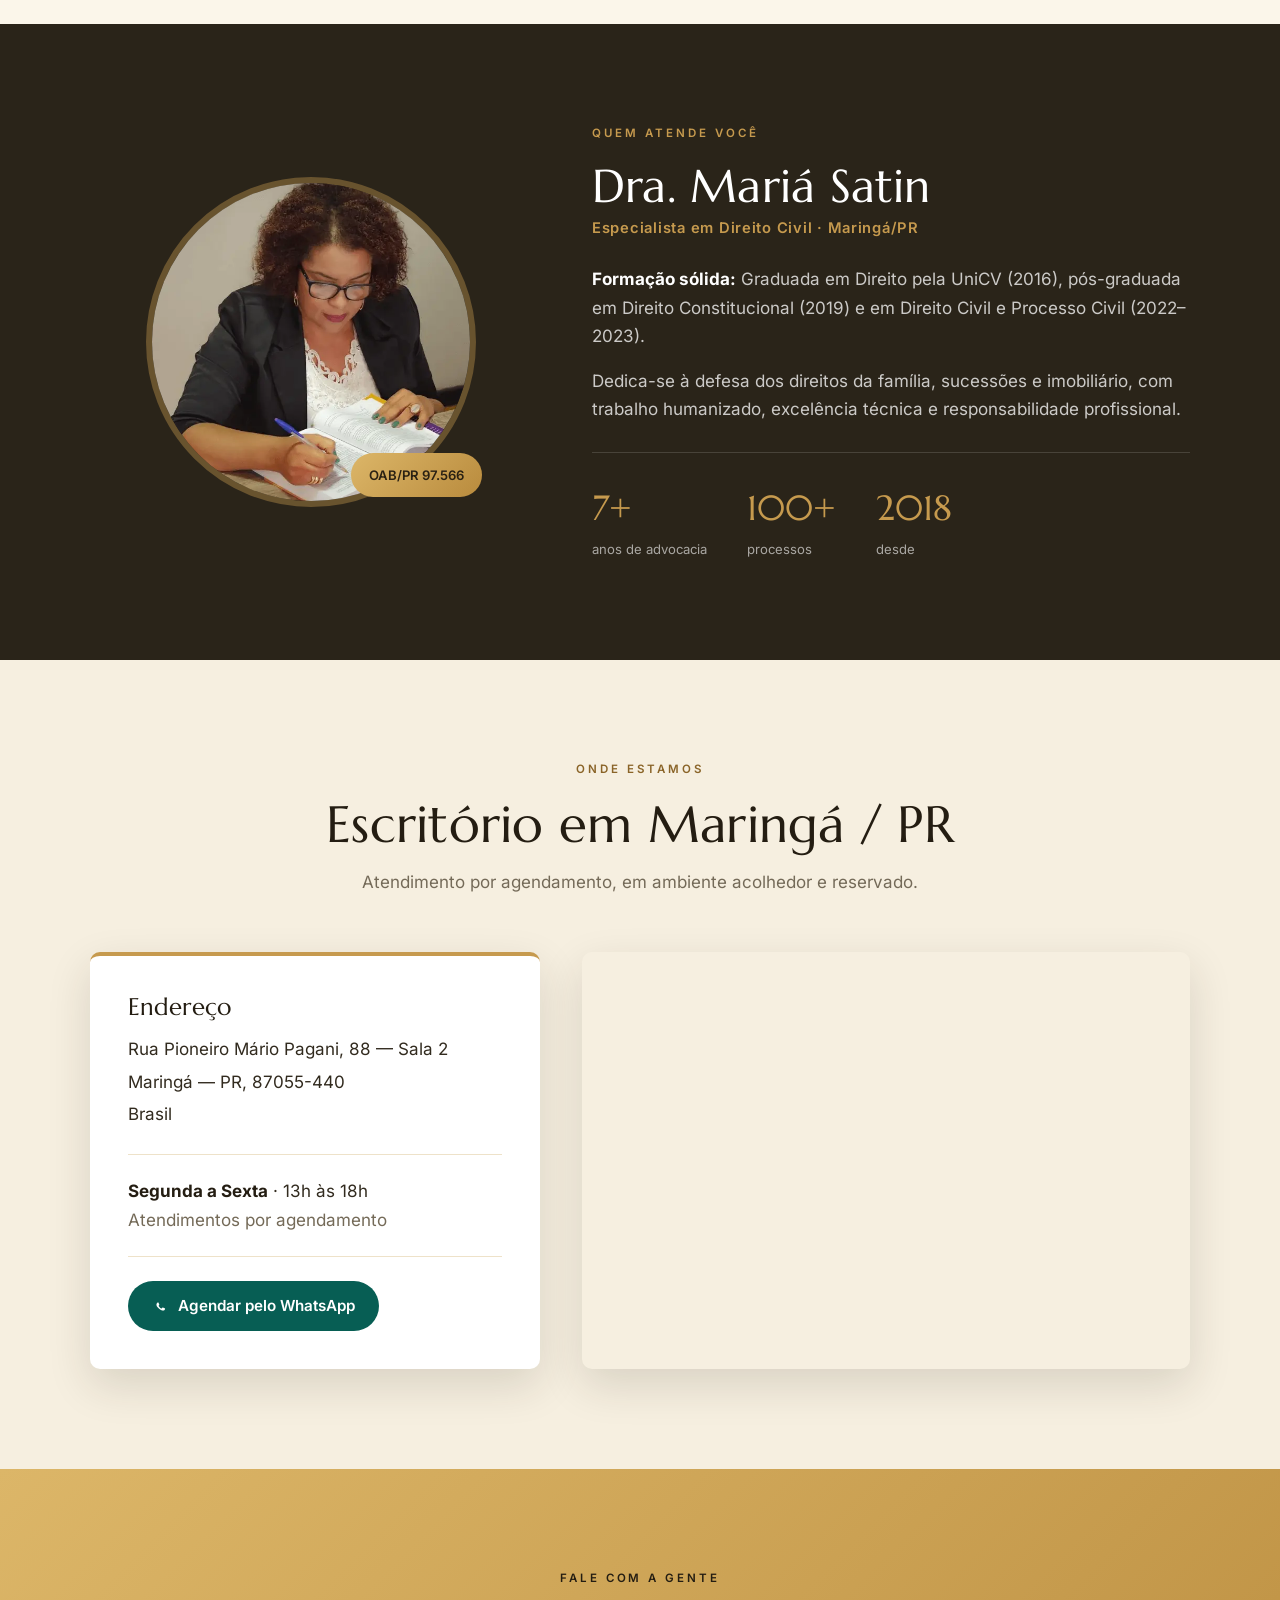
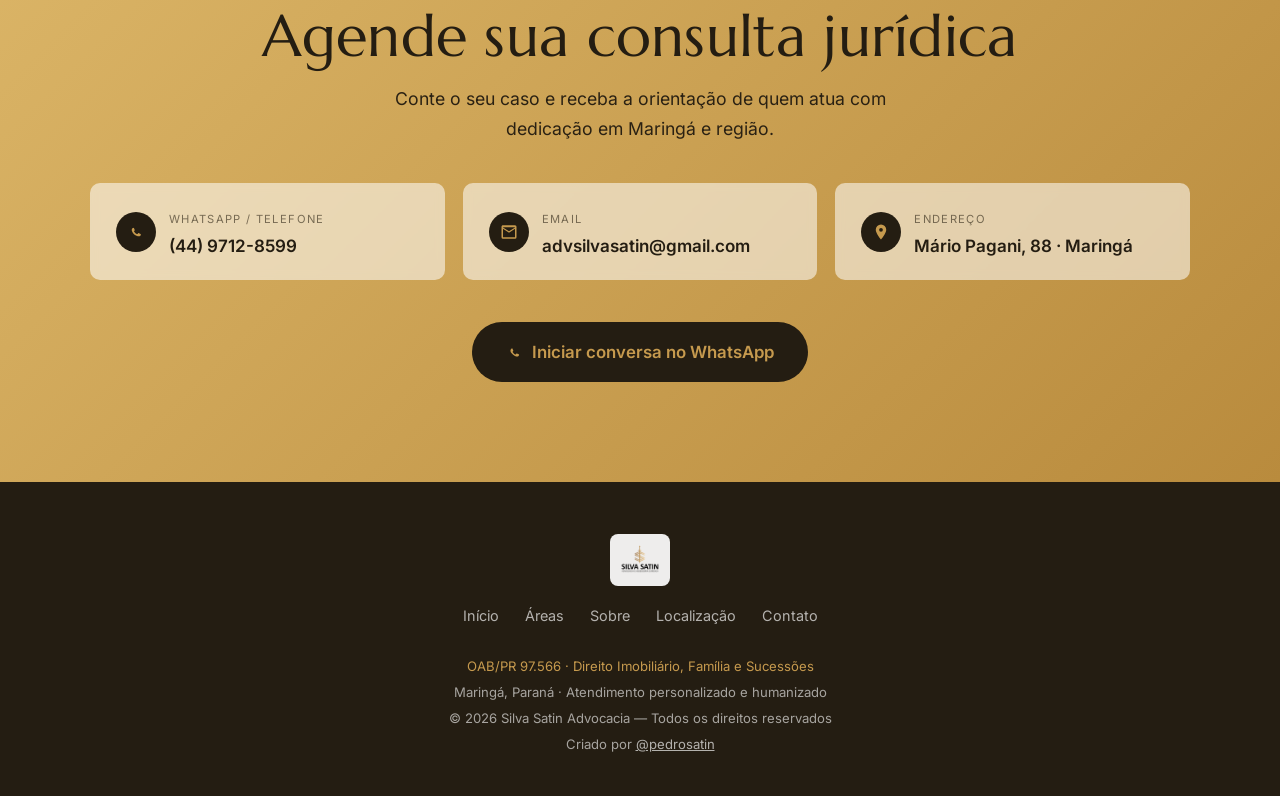
==== commit 07eba13e: "refactor: remove CSS morto, extrai cor de tinta em variável e desduplica ícone do WhatsApp (#24) F5 " ====
--- a/index.html
+++ b/index.html
@@ -143,6 +143,10 @@
     <link rel="stylesheet" href="styles.css" />
   </head>
   <body>
+    <svg xmlns="http://www.w3.org/2000/svg" style="display:none">
+      <symbol id="ic-whatsapp" viewBox="0 0 24 24"><path d="M17.5 14.4c-.3-.1-1.8-.9-2-1-.3-.1-.5-.1-.7.1-.2.3-.7.9-.9 1.1-.2.2-.3.2-.6.1-.3-.1-1.2-.5-2.3-1.4-.9-.8-1.4-1.7-1.6-2-.2-.3 0-.5.1-.6l.5-.5c.1-.2.2-.3.3-.5.1-.2 0-.4 0-.5s-.7-1.6-.9-2.2c-.2-.6-.5-.5-.7-.5h-.6c-.2 0-.5.1-.8.4-.3.3-1 1-1 2.5s1.1 2.9 1.2 3.1c.2.2 2.1 3.2 5.1 4.5.7.3 1.3.5 1.7.6.7.2 1.4.2 1.9.1.6-.1 1.8-.7 2-1.4.3-.7.3-1.3.2-1.4-.1-.1-.3-.2-.6-.3zM12 2a10 10 0 00-8.6 15L2 22l5.1-1.3A10 10 0 1012 2z"/></symbol>
+      <symbol id="ic-whatsapp-glyph" viewBox="0 0 24 24"><path d="M17.5 14.4c-.3-.1-1.8-.9-2-1-.3-.1-.5-.1-.7.1-.2.3-.7.9-.9 1.1-.2.2-.3.2-.6.1-.3-.1-1.2-.5-2.3-1.4-.9-.8-1.4-1.7-1.6-2-.2-.3 0-.5.1-.6l.5-.5c.1-.2.2-.3.3-.5.1-.2 0-.4 0-.5s-.7-1.6-.9-2.2c-.2-.6-.5-.5-.7-.5h-.6c-.2 0-.5.1-.8.4-.3.3-1 1-1 2.5s1.1 2.9 1.2 3.1c.2.2 2.1 3.2 5.1 4.5.7.3 1.3.5 1.7.6.7.2 1.4.2 1.9.1.6-.1 1.8-.7 2-1.4.3-.7.3-1.3.2-1.4-.1-.1-.3-.2-.6-.3z"/></symbol>
+    </svg>
     <header>
       <div class="wrap nav">
         <a href="#inicio" class="brand"><img src="./assets/logo.webp" width="200" height="200" alt="Silva Satin Advocacia" /><span class="bname">SILVA SATIN</span></a>
@@ -151,7 +155,7 @@
           <div class="socials">
             <a href="#" aria-label="Facebook"><svg viewBox="0 0 24 24"><path d="M24 12a12 12 0 10-13.9 11.9v-8.4H7v-3.5h3.1V9.4c0-3 1.8-4.7 4.6-4.7 1.3 0 2.7.2 2.7.2v3h-1.5c-1.5 0-2 .9-2 1.9v2.2h3.4l-.5 3.5h-2.9v8.4A12 12 0 0024 12z"/></svg></a>
             <a href="#" aria-label="Instagram"><svg viewBox="0 0 24 24"><path d="M12 2.2c3.2 0 3.6 0 4.9.1 1.2.1 1.8.3 2.2.4.6.2 1 .5 1.4.9.4.4.7.8.9 1.4.2.4.4 1 .4 2.2.1 1.3.1 1.7.1 4.9s0 3.6-.1 4.9c-.1 1.2-.3 1.8-.4 2.2-.2.6-.5 1-.9 1.4-.4.4-.8.7-1.4.9-.4.2-1 .4-2.2.4-1.3.1-1.7.1-4.9.1s-3.6 0-4.9-.1c-1.2-.1-1.8-.3-2.2-.4-.6-.2-1-.5-1.4-.9-.4-.4-.7-.8-.9-1.4-.2-.4-.4-1-.4-2.2C2.2 15.6 2.2 15.2 2.2 12s0-3.6.1-4.9c.1-1.2.3-1.8.4-2.2.2-.6.5-1 .9-1.4.4-.4.8-.7 1.4-.9.4-.2 1-.4 2.2-.4C8.4 2.2 8.8 2.2 12 2.2zm0 3.5A6.3 6.3 0 1018.3 12 6.3 6.3 0 0012 5.7zm0 10.4A4.1 4.1 0 1116.1 12 4.1 4.1 0 0112 16.1zm6.5-10.9a1.5 1.5 0 11-1.5-1.5 1.5 1.5 0 011.5 1.5z"/></svg></a>
-            <a href="https://wa.me/554497128599" aria-label="WhatsApp"><svg viewBox="0 0 24 24"><path d="M17.5 14.4c-.3-.1-1.8-.9-2-1-.3-.1-.5-.1-.7.1-.2.3-.7.9-.9 1.1-.2.2-.3.2-.6.1-.3-.1-1.2-.5-2.3-1.4-.9-.8-1.4-1.7-1.6-2-.2-.3 0-.5.1-.6l.5-.5c.1-.2.2-.3.3-.5.1-.2 0-.4 0-.5s-.7-1.6-.9-2.2c-.2-.6-.5-.5-.7-.5h-.6c-.2 0-.5.1-.8.4-.3.3-1 1-1 2.5s1.1 2.9 1.2 3.1c.2.2 2.1 3.2 5.1 4.5.7.3 1.3.5 1.7.6.7.2 1.4.2 1.9.1.6-.1 1.8-.7 2-1.4.3-.7.3-1.3.2-1.4-.1-.1-.3-.2-.6-.3zM12 2a10 10 0 00-8.6 15L2 22l5.1-1.3A10 10 0 1012 2z"/></svg></a>
+            <a href="https://wa.me/554497128599" aria-label="WhatsApp"><svg viewBox="0 0 24 24"><use href="#ic-whatsapp"/></svg></a>
           </div>
         </div>
       </div>
@@ -165,7 +169,7 @@
           <h1>Defesa jurídica humanizada, do seu lado</h1>
           <p>Escritório especializado em Direito Imobiliário, Família e Sucessões. Atendimento próximo, técnico e comprometido com o seu resultado.</p>
           <div class="hero-cta">
-            <a href="https://wa.me/554497128599" class="btn btn-wa"><svg viewBox="0 0 24 24"><path d="M17.5 14.4c-.3-.1-1.8-.9-2-1-.3-.1-.5-.1-.7.1-.2.3-.7.9-.9 1.1-.2.2-.3.2-.6.1-.3-.1-1.2-.5-2.3-1.4-.9-.8-1.4-1.7-1.6-2-.2-.3 0-.5.1-.6l.5-.5c.1-.2.2-.3.3-.5.1-.2 0-.4 0-.5s-.7-1.6-.9-2.2c-.2-.6-.5-.5-.7-.5h-.6c-.2 0-.5.1-.8.4-.3.3-1 1-1 2.5s1.1 2.9 1.2 3.1c.2.2 2.1 3.2 5.1 4.5.7.3 1.3.5 1.7.6.7.2 1.4.2 1.9.1.6-.1 1.8-.7 2-1.4.3-.7.3-1.3.2-1.4-.1-.1-.3-.2-.6-.3z"/></svg>Falar no WhatsApp</a>
+            <a href="https://wa.me/554497128599" class="btn btn-wa"><svg viewBox="0 0 24 24"><use href="#ic-whatsapp-glyph"/></svg>Falar no WhatsApp</a>
             <a href="#areas" class="btn btn-outline">Áreas de atuação</a>
           </div>
         </div>
@@ -239,7 +243,7 @@
             <h3>Endereço</h3>
             <address>Rua Pioneiro Mário Pagani, 88 — Sala 2<br />Maringá — PR, 87055-440<br />Brasil</address>
             <div class="hours"><strong>Segunda a Sexta</strong> · 13h às 18h<br /><span style="color:var(--muted)">Atendimentos por agendamento</span></div>
-            <a href="https://wa.me/554497128599" class="btn btn-wa"><svg viewBox="0 0 24 24"><path d="M17.5 14.4c-.3-.1-1.8-.9-2-1-.3-.1-.5-.1-.7.1-.2.3-.7.9-.9 1.1-.2.2-.3.2-.6.1-.3-.1-1.2-.5-2.3-1.4-.9-.8-1.4-1.7-1.6-2-.2-.3 0-.5.1-.6l.5-.5c.1-.2.2-.3.3-.5.1-.2 0-.4 0-.5s-.7-1.6-.9-2.2c-.2-.6-.5-.5-.7-.5h-.6c-.2 0-.5.1-.8.4-.3.3-1 1-1 2.5s1.1 2.9 1.2 3.1c.2.2 2.1 3.2 5.1 4.5.7.3 1.3.5 1.7.6.7.2 1.4.2 1.9.1.6-.1 1.8-.7 2-1.4.3-.7.3-1.3.2-1.4-.1-.1-.3-.2-.6-.3z"/></svg>Agendar pelo WhatsApp</a>
+            <a href="https://wa.me/554497128599" class="btn btn-wa"><svg viewBox="0 0 24 24"><use href="#ic-whatsapp-glyph"/></svg>Agendar pelo WhatsApp</a>
           </div>
           <div class="map" id="map">
             <div class="map-placeholder">
@@ -261,7 +265,7 @@
         <p class="lead">Conte o seu caso e receba a orientação de quem atua com dedicação em Maringá e região.</p>
         <div class="contact-methods">
           <a class="cm" href="https://wa.me/554497128599">
-            <span class="ic"><svg viewBox="0 0 24 24"><path d="M17.5 14.4c-.3-.1-1.8-.9-2-1-.3-.1-.5-.1-.7.1-.2.3-.7.9-.9 1.1-.2.2-.3.2-.6.1-.3-.1-1.2-.5-2.3-1.4-.9-.8-1.4-1.7-1.6-2-.2-.3 0-.5.1-.6l.5-.5c.1-.2.2-.3.3-.5.1-.2 0-.4 0-.5s-.7-1.6-.9-2.2c-.2-.6-.5-.5-.7-.5h-.6c-.2 0-.5.1-.8.4-.3.3-1 1-1 2.5s1.1 2.9 1.2 3.1c.2.2 2.1 3.2 5.1 4.5.7.3 1.3.5 1.7.6.7.2 1.4.2 1.9.1.6-.1 1.8-.7 2-1.4.3-.7.3-1.3.2-1.4-.1-.1-.3-.2-.6-.3z"/></svg></span>
+            <span class="ic"><svg viewBox="0 0 24 24"><use href="#ic-whatsapp-glyph"/></svg></span>
             <span><span class="k">WhatsApp / Telefone</span><br /><span class="v">(44) 9712-8599</span></span>
           </a>
           <a class="cm" href="mailto:advsilvasatin@gmail.com">
@@ -273,7 +277,7 @@
             <span><span class="k">Endereço</span><br /><span class="v">Mário Pagani, 88 · Maringá</span></span>
           </a>
         </div>
-        <a href="https://wa.me/554497128599" class="btn btn-dark" style="font-size:1.05rem;padding:16px 34px"><svg viewBox="0 0 24 24"><path d="M17.5 14.4c-.3-.1-1.8-.9-2-1-.3-.1-.5-.1-.7.1-.2.3-.7.9-.9 1.1-.2.2-.3.2-.6.1-.3-.1-1.2-.5-2.3-1.4-.9-.8-1.4-1.7-1.6-2-.2-.3 0-.5.1-.6l.5-.5c.1-.2.2-.3.3-.5.1-.2 0-.4 0-.5s-.7-1.6-.9-2.2c-.2-.6-.5-.5-.7-.5h-.6c-.2 0-.5.1-.8.4-.3.3-1 1-1 2.5s1.1 2.9 1.2 3.1c.2.2 2.1 3.2 5.1 4.5.7.3 1.3.5 1.7.6.7.2 1.4.2 1.9.1.6-.1 1.8-.7 2-1.4.3-.7.3-1.3.2-1.4-.1-.1-.3-.2-.6-.3z"/></svg>Iniciar conversa no WhatsApp</a>
+        <a href="https://wa.me/554497128599" class="btn btn-dark" style="font-size:1.05rem;padding:16px 34px"><svg viewBox="0 0 24 24"><use href="#ic-whatsapp-glyph"/></svg>Iniciar conversa no WhatsApp</a>
       </div>
     </section>
     </main>
@@ -289,7 +293,7 @@
       </div>
     </footer>
 
-    <a href="https://wa.me/554497128599" class="wa-float" aria-label="WhatsApp"><svg viewBox="0 0 24 24"><path d="M17.5 14.4c-.3-.1-1.8-.9-2-1-.3-.1-.5-.1-.7.1-.2.3-.7.9-.9 1.1-.2.2-.3.2-.6.1-.3-.1-1.2-.5-2.3-1.4-.9-.8-1.4-1.7-1.6-2-.2-.3 0-.5.1-.6l.5-.5c.1-.2.2-.3.3-.5.1-.2 0-.4 0-.5s-.7-1.6-.9-2.2c-.2-.6-.5-.5-.7-.5h-.6c-.2 0-.5.1-.8.4-.3.3-1 1-1 2.5s1.1 2.9 1.2 3.1c.2.2 2.1 3.2 5.1 4.5.7.3 1.3.5 1.7.6.7.2 1.4.2 1.9.1.6-.1 1.8-.7 2-1.4.3-.7.3-1.3.2-1.4-.1-.1-.3-.2-.6-.3zM12 2a10 10 0 00-8.6 15L2 22l5.1-1.3A10 10 0 1012 2z"/></svg></a>
+    <a href="https://wa.me/554497128599" class="wa-float" aria-label="WhatsApp"><svg viewBox="0 0 24 24"><use href="#ic-whatsapp"/></svg></a>
 
     <script>
       (function () {
--- a/styles.css
+++ b/styles.css
@@ -67,7 +67,7 @@
 .brand img { width: auto; height: 46px; background: rgba(255,255,255,0.9); border-radius: 8px; padding: 4px 8px; }
 .brand .bname { font-family: "Marcellus", serif; font-size: 1.3rem; color: var(--on-gold); letter-spacing: 0.08em; }
 .menu { display: flex; gap: 28px; }
-.menu a { font-size: 0.92rem; font-weight: 600; color: rgba(42,33,19,0.82); }
+.menu a { font-size: 0.92rem; font-weight: 600; color: var(--on-gold); }
 .menu a:hover { color: #fff; }
 .nav-side { display: flex; align-items: center; gap: 16px; }
 .socials { display: flex; gap: 10px; }
@@ -86,9 +86,9 @@
 .hero { background: var(--gold-grad); color: var(--on-gold); padding: 158px 0 108px; position: relative; overflow: hidden; }
 .hero::before { content: ""; position: absolute; inset: 0; background: radial-gradient(80% 120% at 100% 0%, rgba(255,255,255,0.25), transparent 50%); }
 .hero-grid { position: relative; display: grid; grid-template-columns: 1.1fr 0.9fr; gap: 54px; align-items: center; }
-.hero .eyebrow { color: rgba(42,33,19,0.7); }
+.hero .eyebrow { color: var(--ink); }
 .hero h1 { font-size: clamp(3rem, 6vw, 4.8rem); margin-bottom: 22px; color: var(--ink); }
-.hero p { font-size: 1.14rem; color: rgba(42,33,19,0.82); max-width: 46ch; margin-bottom: 32px; }
+.hero p { font-size: 1.14rem; color: var(--on-gold); max-width: 46ch; margin-bottom: 32px; }
 .hero-cta { display: flex; gap: 15px; flex-wrap: wrap; }
 .hero-figure { position: relative; justify-self: center; }
 .hero-figure img { width: 340px; height: 340px; object-fit: cover; border-radius: 50%; border: 8px solid rgba(255,255,255,0.55); box-shadow: 0 24px 60px rgba(var(--on-gold-rgb),0.3); }
@@ -142,9 +142,9 @@
 .map-placeholder .map-ext-link:hover { color: var(--ink); }
 
 .contact { background: var(--gold-grad); color: var(--on-gold); text-align: center; }
-.contact .eyebrow { color: rgba(42,33,19,0.65); }
+.contact .eyebrow { color: var(--ink); }
 .contact h2 { font-size: clamp(2.4rem, 5vw, 3.6rem); color: var(--ink); margin-bottom: 14px; }
-.contact .lead { color: rgba(42,33,19,0.8); max-width: 50ch; margin: 0 auto 40px; font-size: 1.1rem; }
+.contact .lead { color: var(--on-gold); max-width: 50ch; margin: 0 auto 40px; font-size: 1.1rem; }
 .contact-methods { display: flex; justify-content: center; gap: 18px; flex-wrap: wrap; margin-bottom: 42px; }
 .cm { flex: 1 1 280px; background: rgba(255,255,255,0.55); border-radius: var(--radius); padding: 20px 26px; display: flex; align-items: center; gap: 13px; text-align: left; backdrop-filter: blur(4px); }
 .cm:hover { background: rgba(255,255,255,0.8); transform: translateY(-3px); }
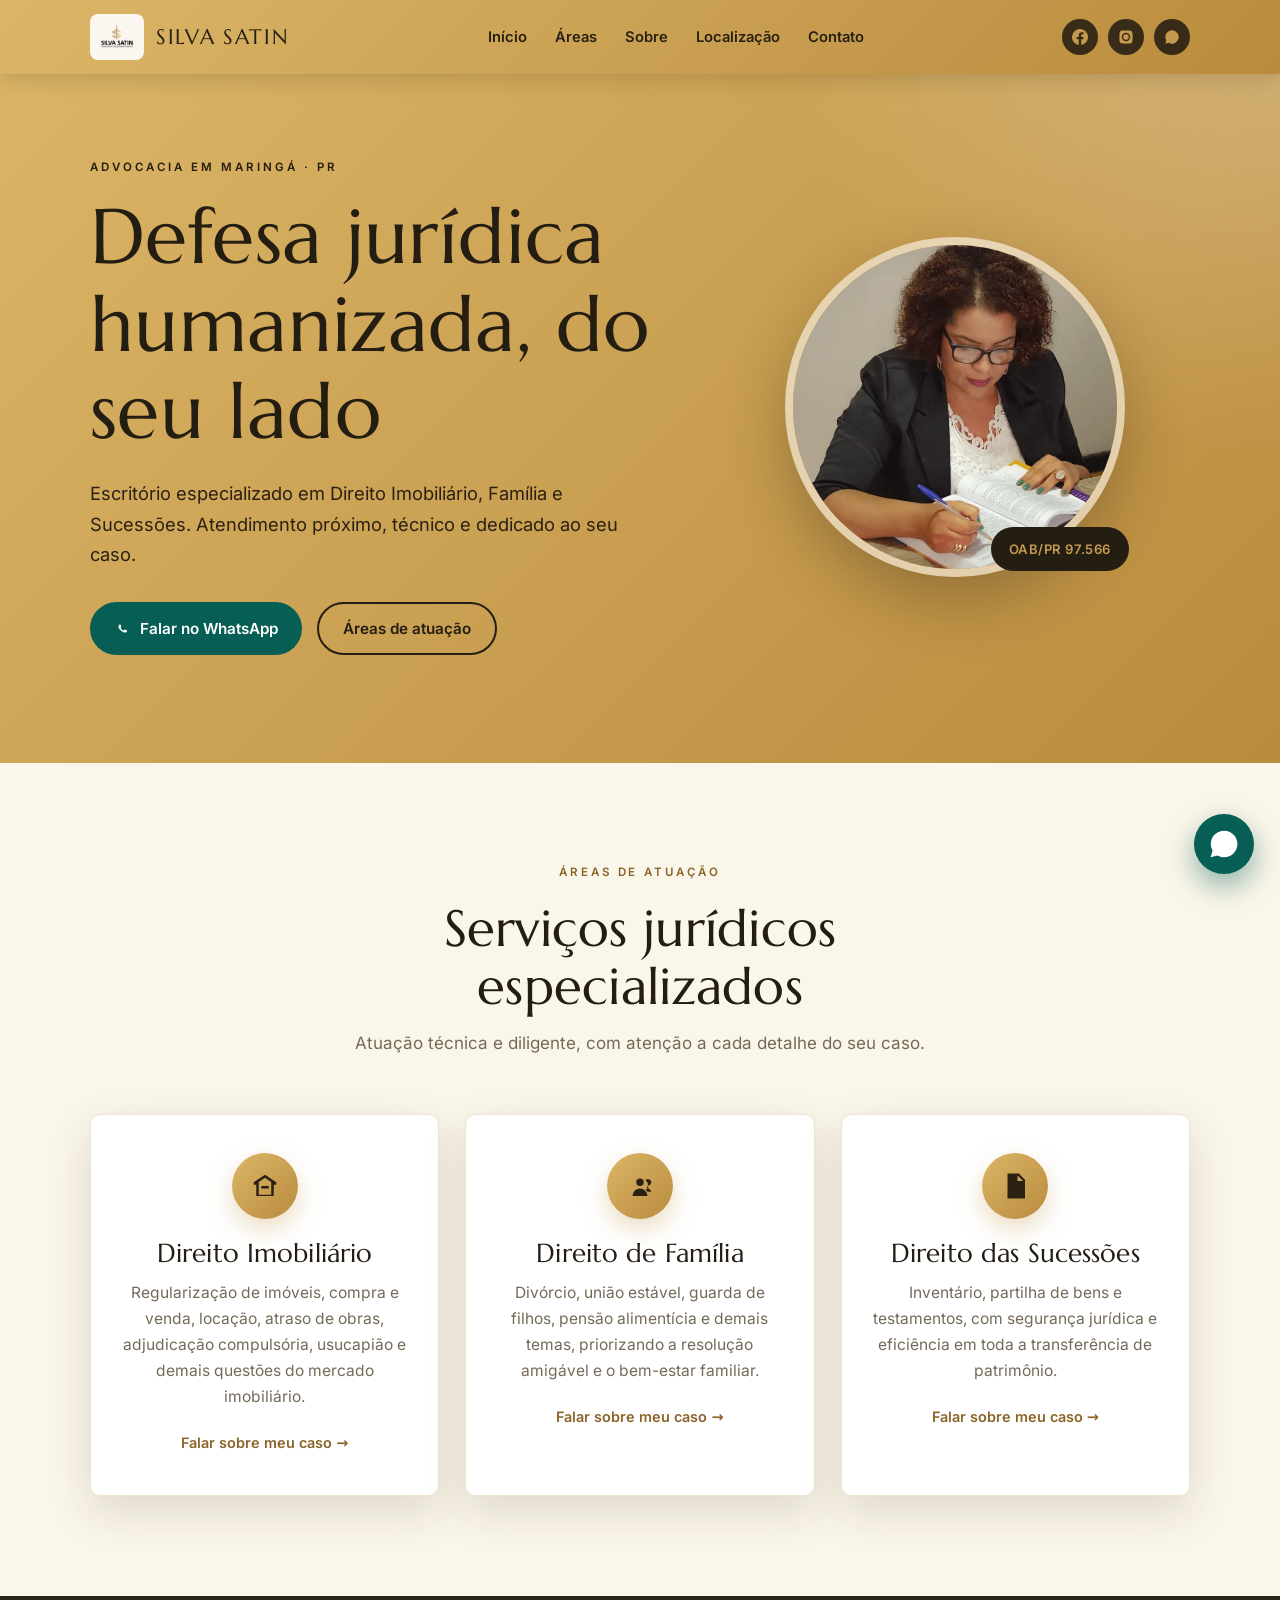
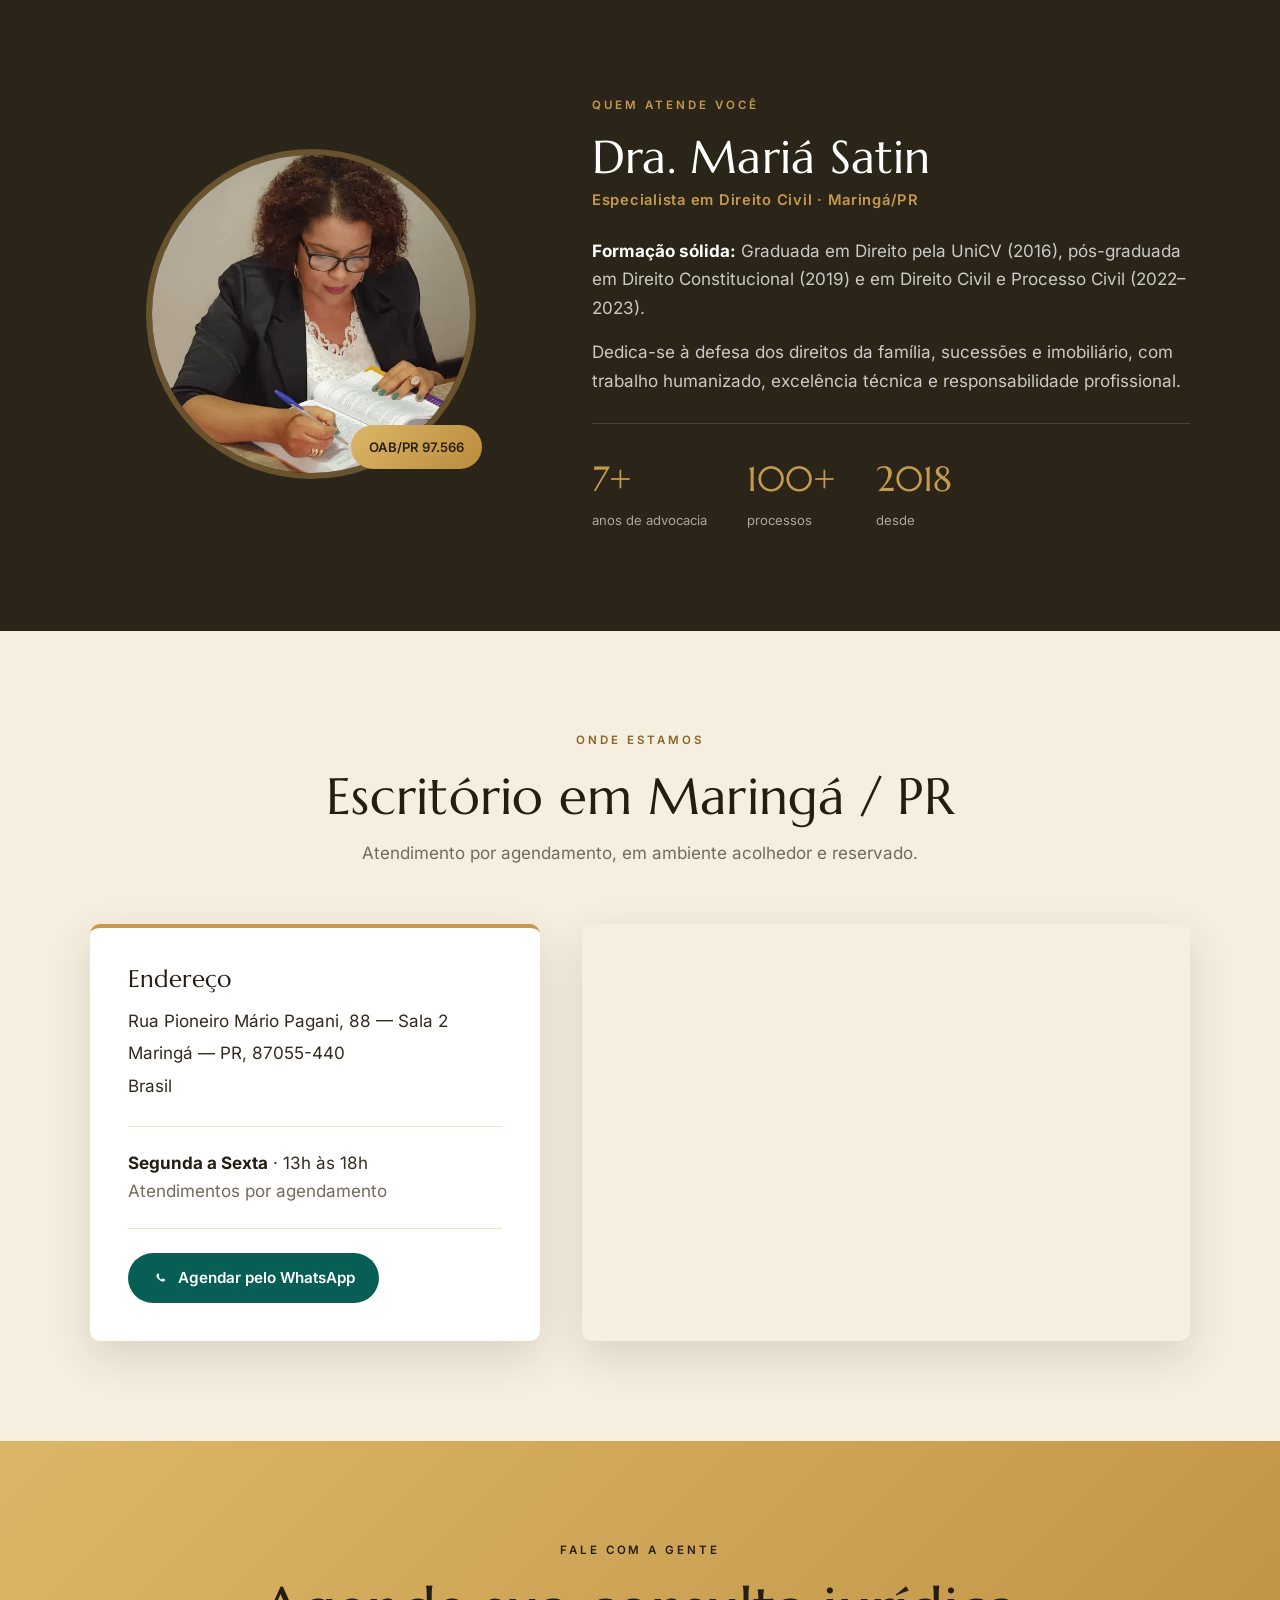
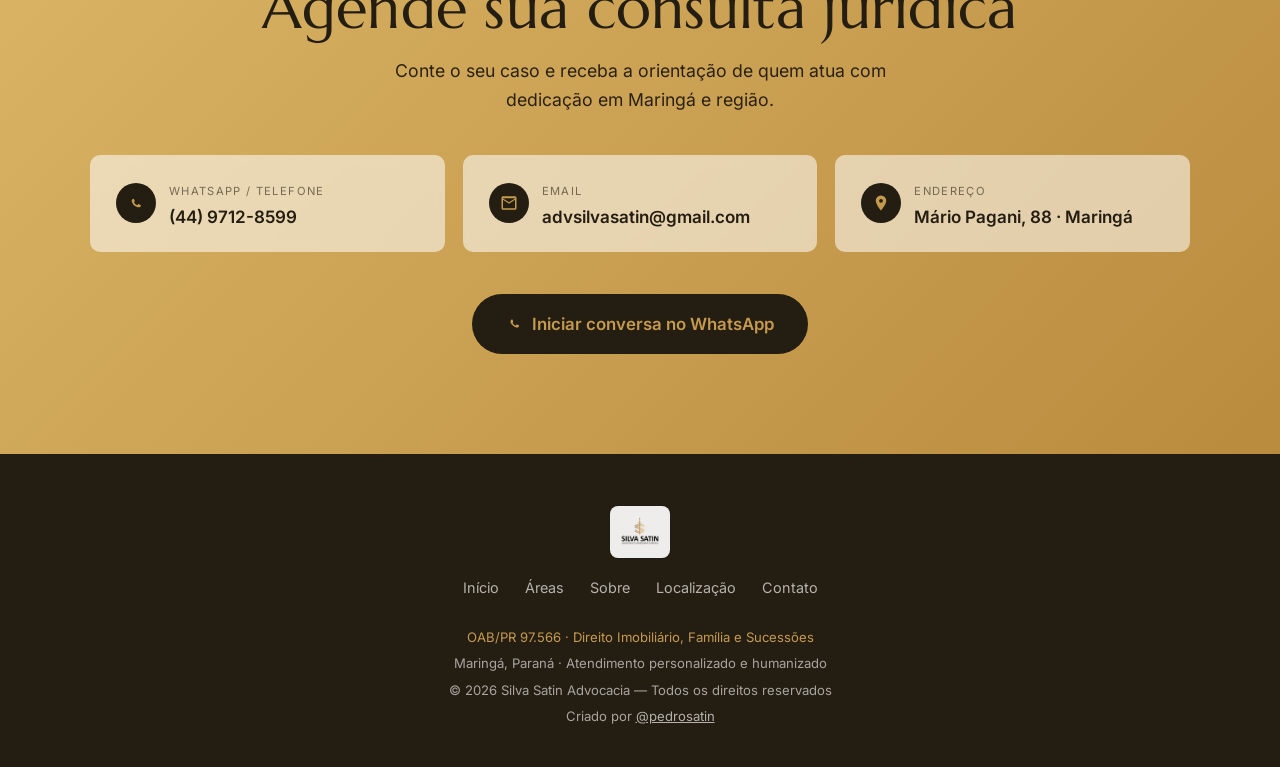
==== commit c52a7906: "fix(etica): alinha textos institucionais e schema ao Provimento 205/2021 da OAB" ====
--- a/index.html
+++ b/index.html
@@ -97,7 +97,6 @@
           "longitude": "-51.916735"
         },
         "openingHours": "Mo-Fr 13:00-18:00",
-        "priceRange": "$$",
         "areaServed": {
           "@type": "Place",
           "name": "Maringá e região, Paraná"
@@ -167,7 +166,7 @@
         <div>
           <span class="eyebrow">Advocacia em Maringá · PR</span>
           <h1>Defesa jurídica humanizada, do seu lado</h1>
-          <p>Escritório especializado em Direito Imobiliário, Família e Sucessões. Atendimento próximo, técnico e comprometido com o seu resultado.</p>
+          <p>Escritório especializado em Direito Imobiliário, Família e Sucessões. Atendimento próximo, técnico e dedicado ao seu caso.</p>
           <div class="hero-cta">
             <a href="https://wa.me/554497128599" class="btn btn-wa"><svg viewBox="0 0 24 24"><use href="#ic-whatsapp-glyph"/></svg>Falar no WhatsApp</a>
             <a href="#areas" class="btn btn-outline">Áreas de atuação</a>
@@ -185,7 +184,7 @@
         <div class="sec-head">
           <span class="eyebrow">Áreas de atuação</span>
           <h2>Serviços jurídicos especializados</h2>
-          <p>Atuação focada em resultados eficazes, com atenção a cada detalhe do seu caso.</p>
+          <p>Atuação técnica e diligente, com atenção a cada detalhe do seu caso.</p>
         </div>
         <div class="cards">
           <article class="card">
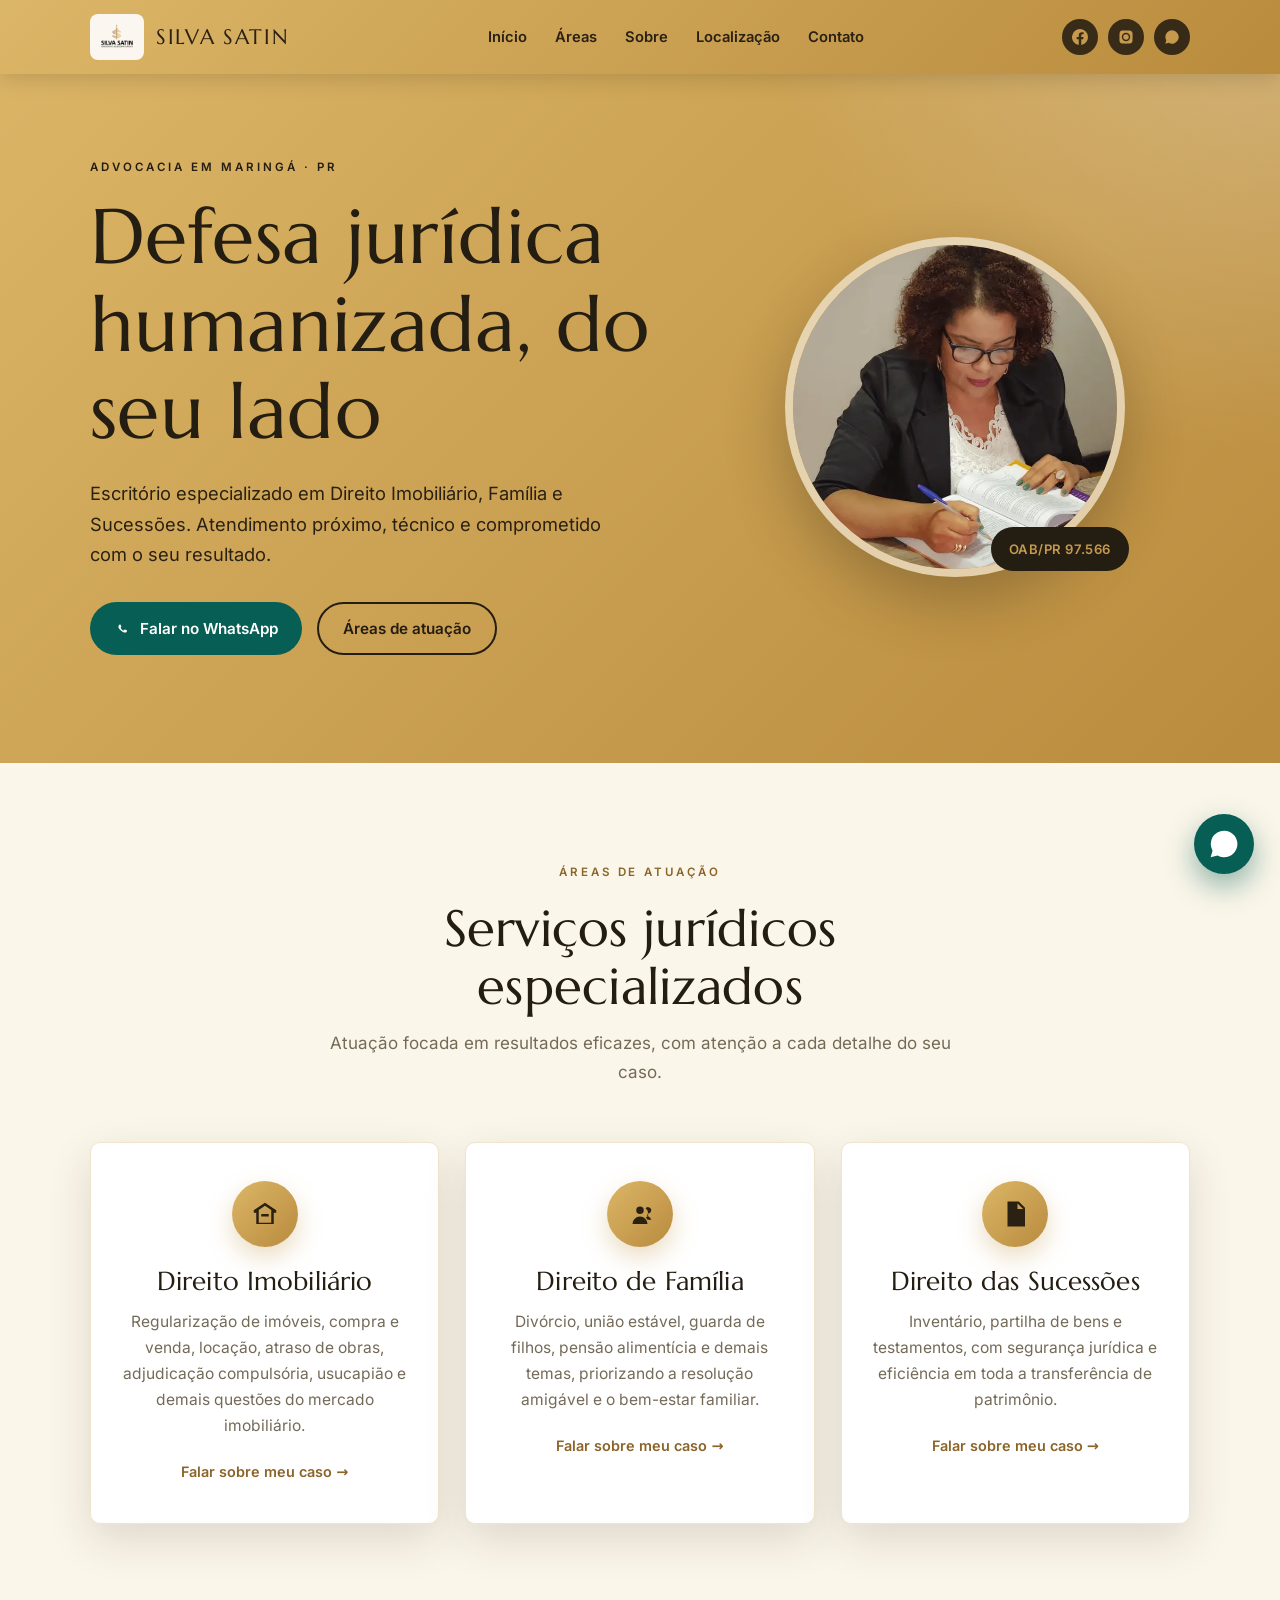
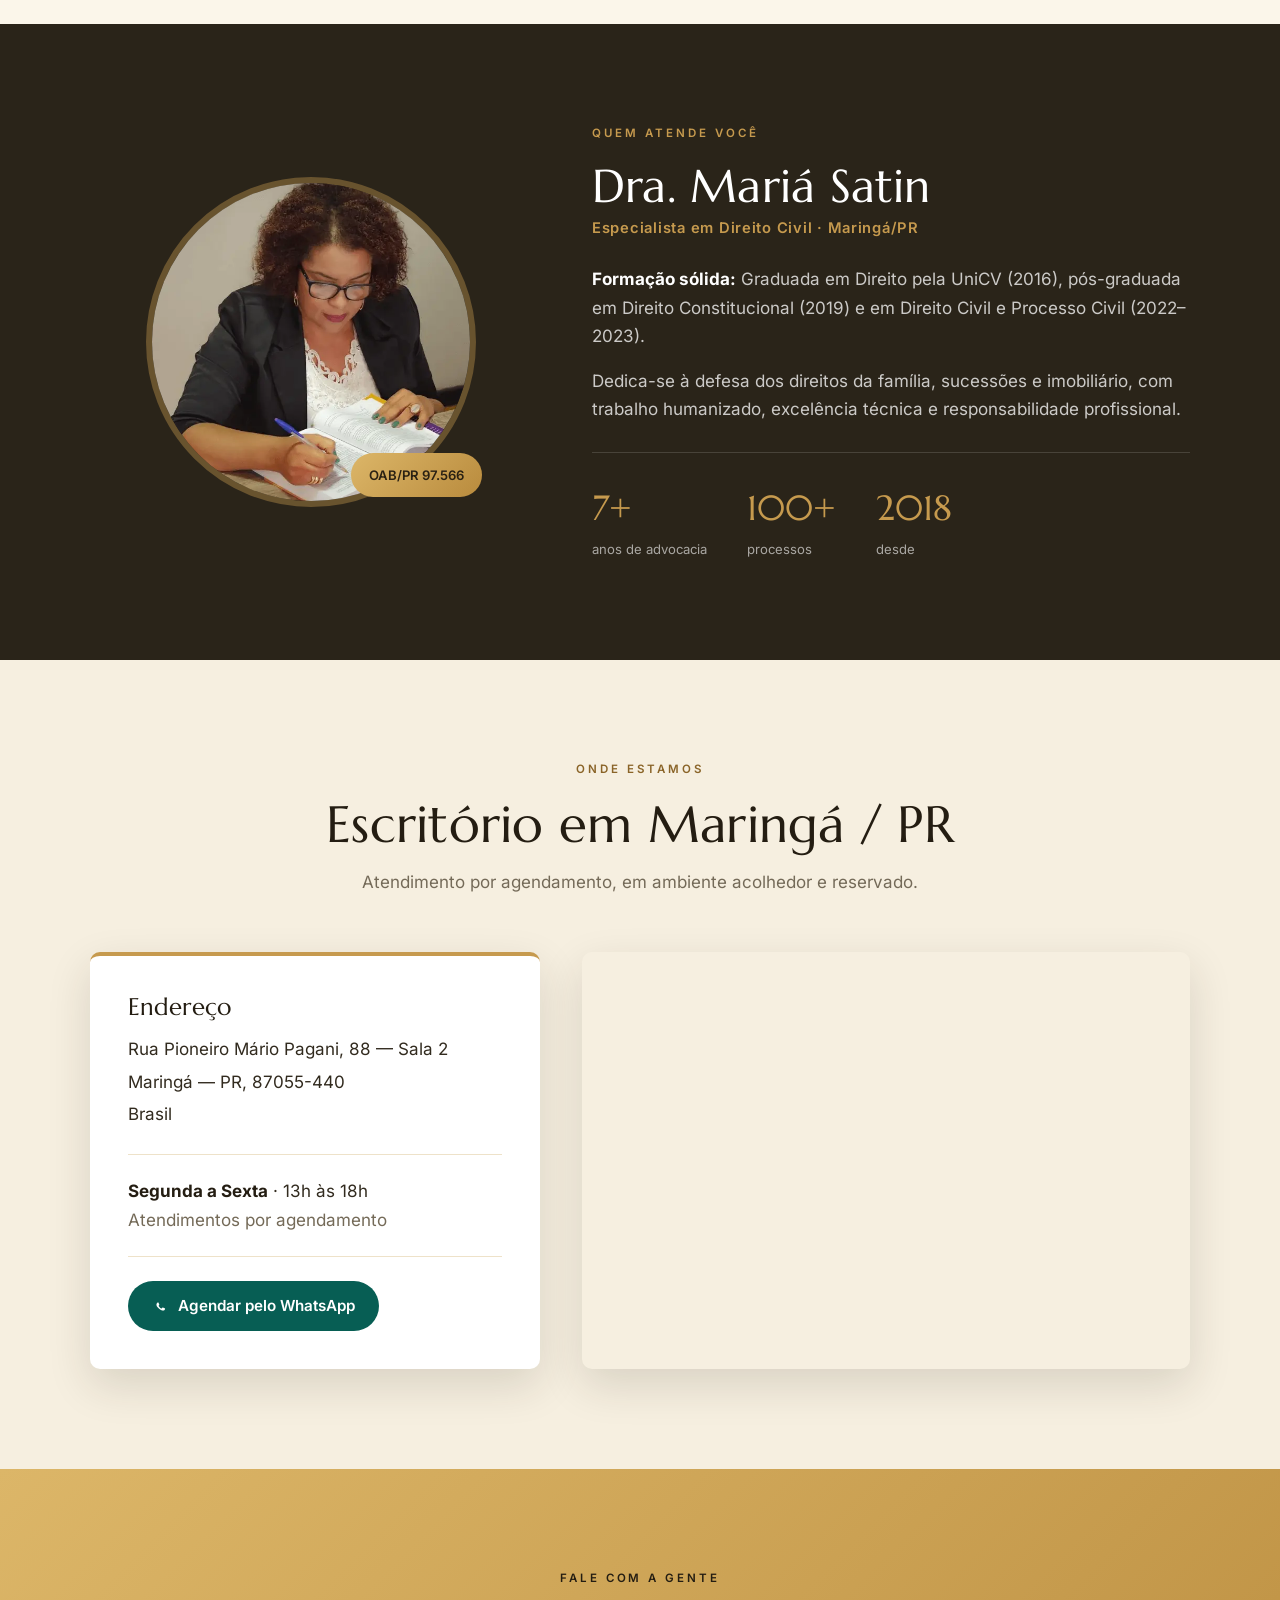
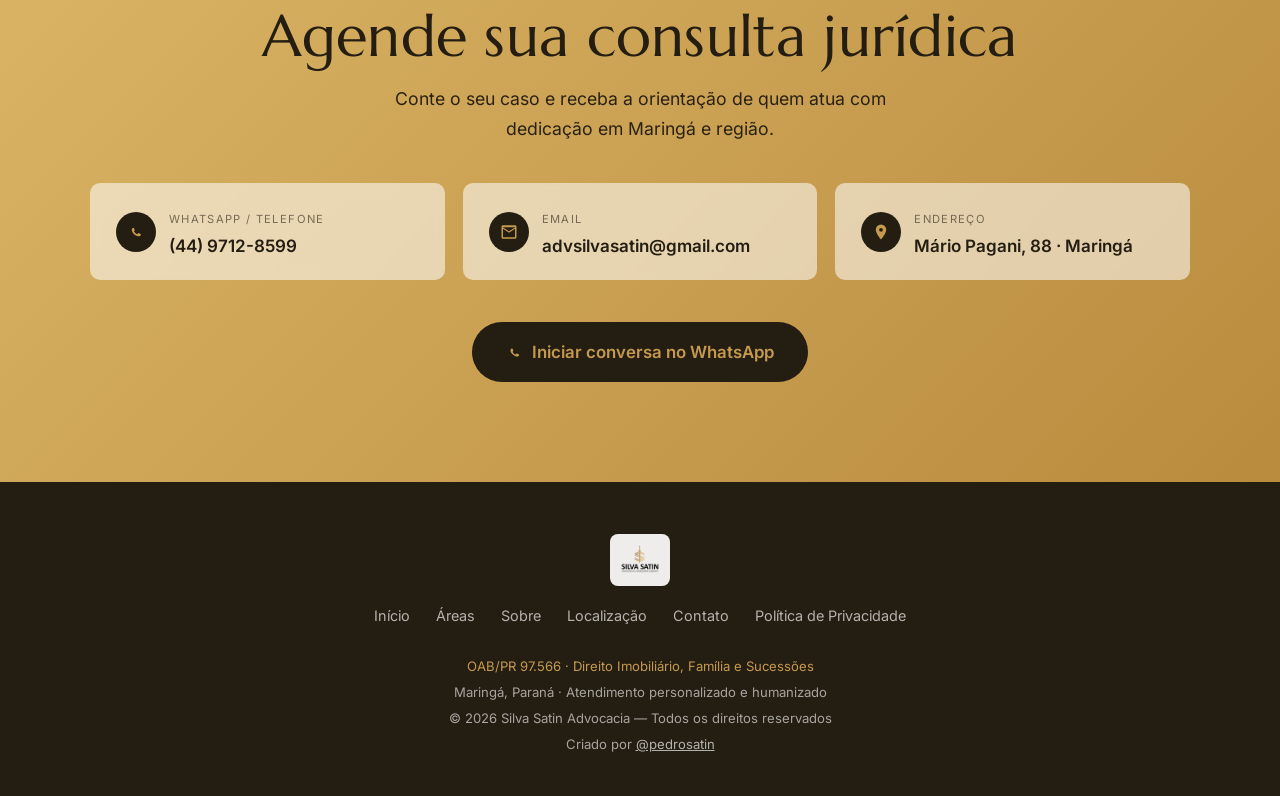
==== commit c9ea4627: "feat(conformidade): adiciona pagina de politica de privacidade e aviso LGPD" ====
--- a/index.html
+++ b/index.html
@@ -97,6 +97,7 @@
           "longitude": "-51.916735"
         },
         "openingHours": "Mo-Fr 13:00-18:00",
+        "priceRange": "$$",
         "areaServed": {
           "@type": "Place",
           "name": "Maringá e região, Paraná"
@@ -166,7 +167,7 @@
         <div>
           <span class="eyebrow">Advocacia em Maringá · PR</span>
           <h1>Defesa jurídica humanizada, do seu lado</h1>
-          <p>Escritório especializado em Direito Imobiliário, Família e Sucessões. Atendimento próximo, técnico e dedicado ao seu caso.</p>
+          <p>Escritório especializado em Direito Imobiliário, Família e Sucessões. Atendimento próximo, técnico e comprometido com o seu resultado.</p>
           <div class="hero-cta">
             <a href="https://wa.me/554497128599" class="btn btn-wa"><svg viewBox="0 0 24 24"><use href="#ic-whatsapp-glyph"/></svg>Falar no WhatsApp</a>
             <a href="#areas" class="btn btn-outline">Áreas de atuação</a>
@@ -184,7 +185,7 @@
         <div class="sec-head">
           <span class="eyebrow">Áreas de atuação</span>
           <h2>Serviços jurídicos especializados</h2>
-          <p>Atuação técnica e diligente, com atenção a cada detalhe do seu caso.</p>
+          <p>Atuação focada em resultados eficazes, com atenção a cada detalhe do seu caso.</p>
         </div>
         <div class="cards">
           <article class="card">
@@ -284,7 +285,7 @@
     <footer>
       <div class="wrap">
         <div class="brand"><img src="./assets/logo.webp" width="200" height="200" alt="Silva Satin" style="height:52px" /></div>
-        <nav class="fmenu"><a href="#inicio">Início</a><a href="#areas">Áreas</a><a href="#sobre">Sobre</a><a href="#local">Localização</a><a href="#contato">Contato</a></nav>
+        <nav class="fmenu"><a href="#inicio">Início</a><a href="#areas">Áreas</a><a href="#sobre">Sobre</a><a href="#local">Localização</a><a href="#contato">Contato</a><a href="privacidade.html">Política de Privacidade</a></nav>
         <small class="oab">OAB/PR 97.566 · Direito Imobiliário, Família e Sucessões</small>
         <small>Maringá, Paraná · Atendimento personalizado e humanizado</small>
         <small>© 2026 Silva Satin Advocacia — Todos os direitos reservados</small>
--- a/styles.css
+++ b/styles.css
@@ -162,6 +162,17 @@
 footer small { display: block; font-size: 0.82rem; line-height: 2; }
 footer .oab { color: var(--gold); }
 
+.legal-page { padding: 130px 0 80px; min-height: 70vh; }
+.legal-content { max-width: 760px; margin: 0 auto; }
+.legal-content h1 { font-size: clamp(2.2rem, 4.2vw, 3.2rem); color: var(--ink); margin-bottom: 10px; }
+.legal-content .legal-updated { font-size: 0.9rem; color: var(--muted); margin-bottom: 32px; }
+.legal-content h2 { font-size: clamp(1.25rem, 2.4vw, 1.55rem); color: var(--ink); margin-top: 36px; margin-bottom: 12px; }
+.legal-content p { color: var(--text); margin-bottom: 16px; line-height: 1.75; }
+.legal-content ul { margin: 0 0 20px 24px; color: var(--text); }
+.legal-content li { margin-bottom: 8px; line-height: 1.65; }
+.legal-content a { color: var(--gold-deep); text-decoration: underline; font-weight: 500; }
+.legal-content a:hover { color: var(--ink); }
+
 .wa-float { position: fixed; bottom: 26px; right: 26px; z-index: 90; width: 60px; height: 60px; border-radius: 50%; background: #075e54; display: grid; place-items: center; box-shadow: 0 12px 30px rgba(7,94,84,0.45); animation: pulse 2.6s infinite; }
 .wa-float svg { width: 32px; height: 32px; fill: #fff; }
 @keyframes pulse { 0%,100% { transform: scale(1); } 50% { transform: scale(1.06); } }
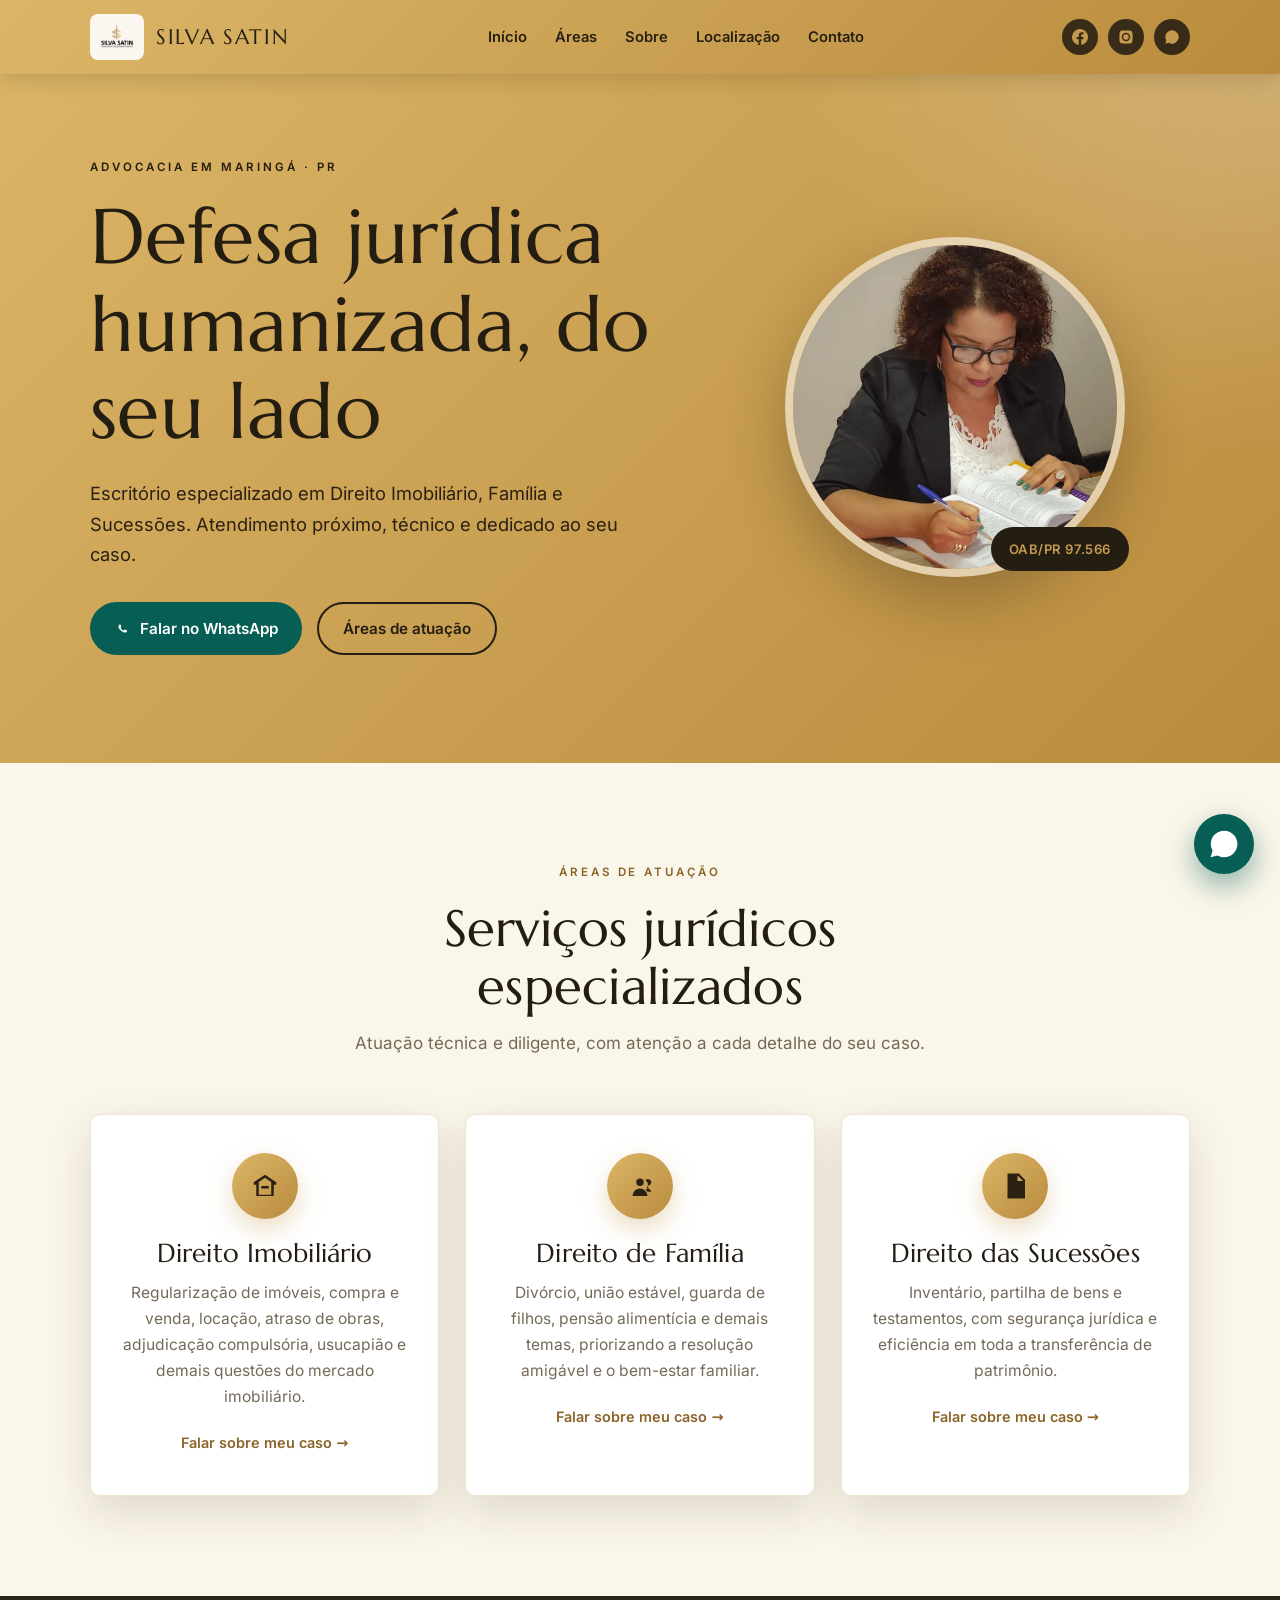
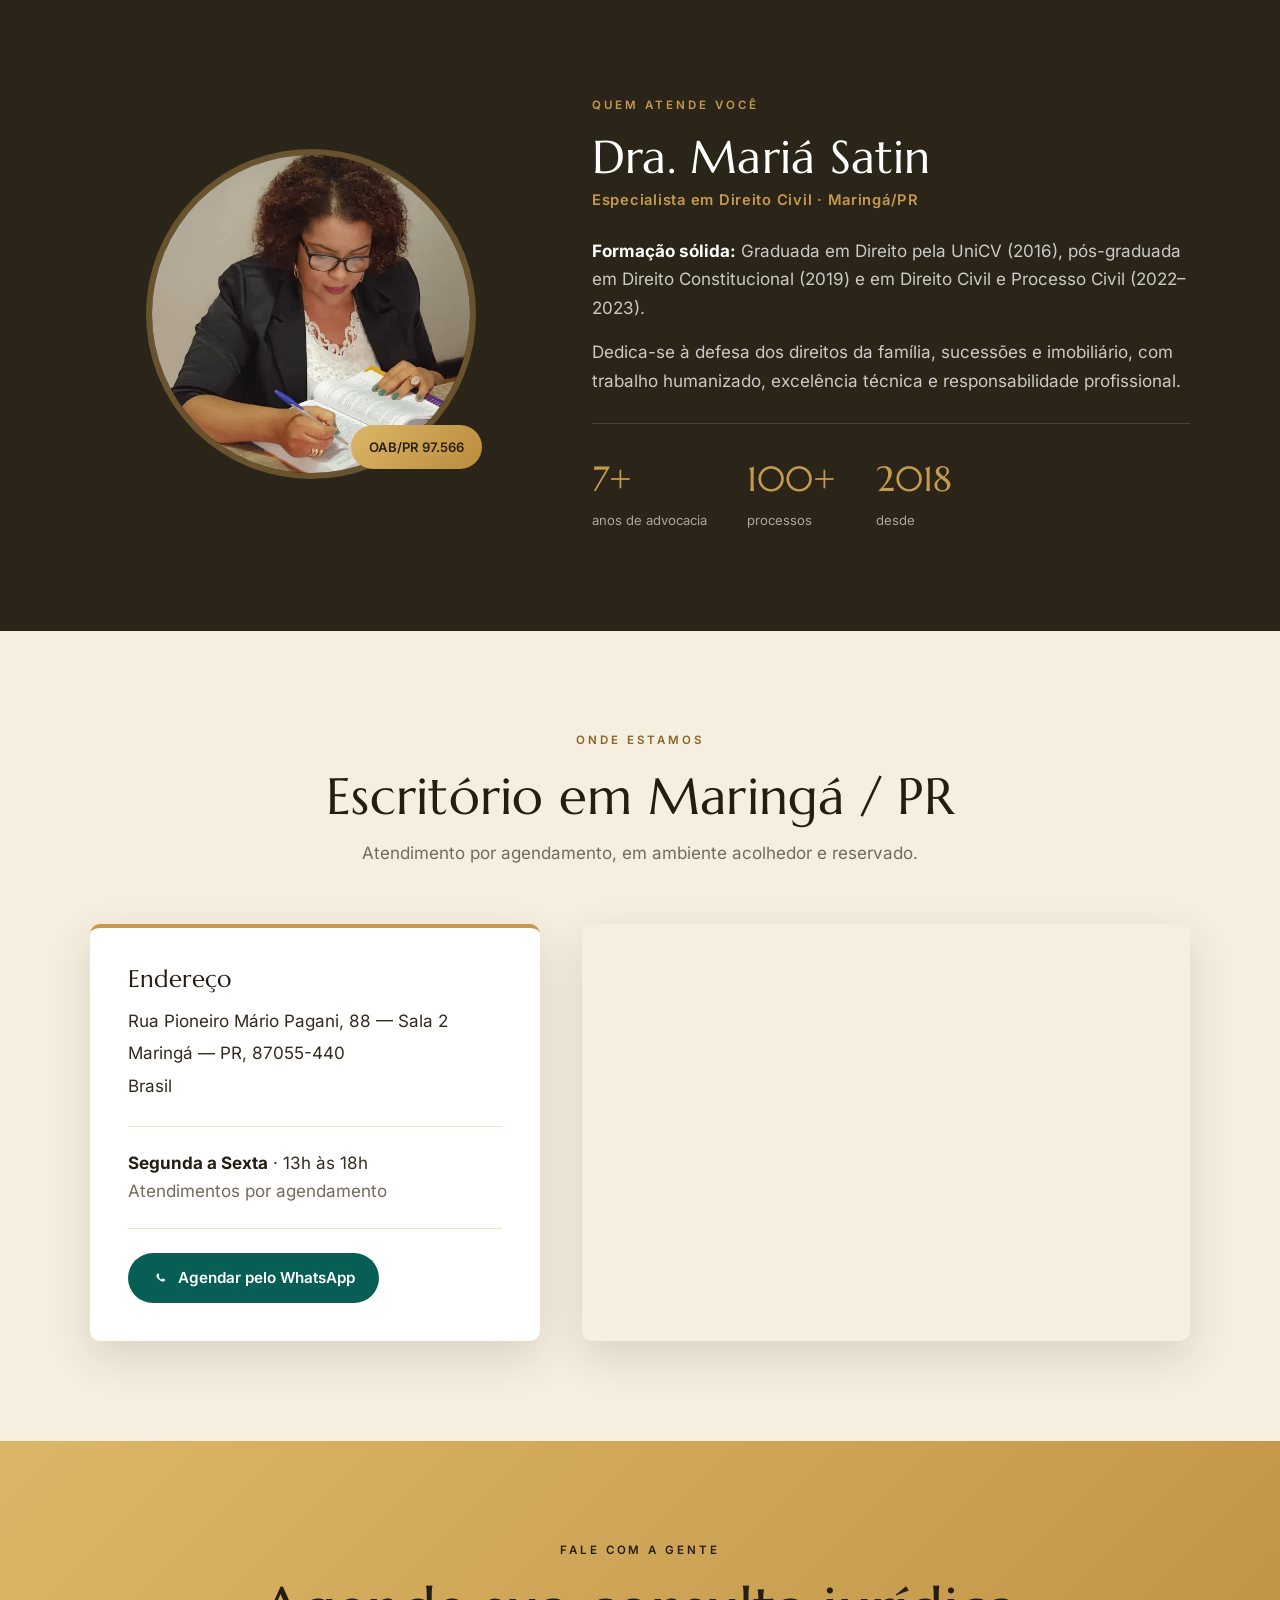
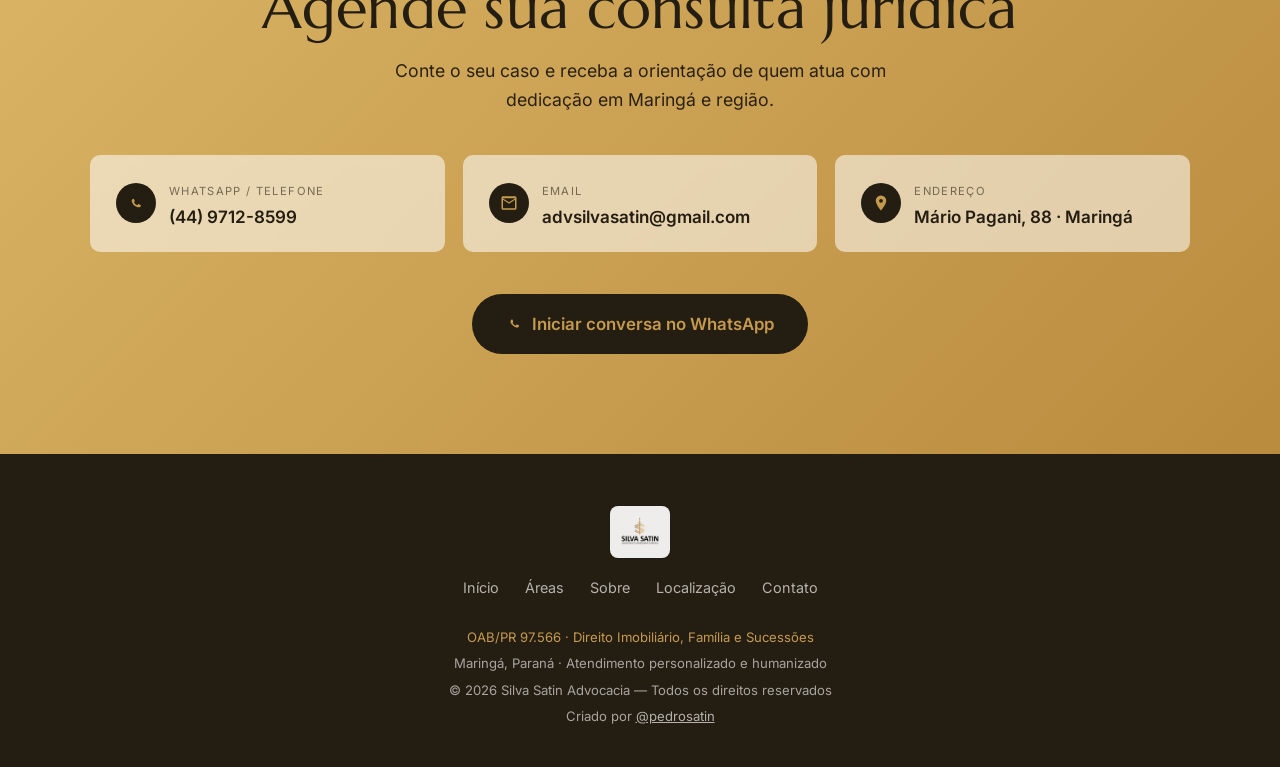
==== commit 9ad01e16: "fix(etica): alinha textos institucionais e schema ao Provimento 205/2021 da OAB (#26)" ====
--- a/index.html
+++ b/index.html
@@ -97,7 +97,6 @@
           "longitude": "-51.916735"
         },
         "openingHours": "Mo-Fr 13:00-18:00",
-        "priceRange": "$$",
         "areaServed": {
           "@type": "Place",
           "name": "Maringá e região, Paraná"
@@ -167,7 +166,7 @@
         <div>
           <span class="eyebrow">Advocacia em Maringá · PR</span>
           <h1>Defesa jurídica humanizada, do seu lado</h1>
-          <p>Escritório especializado em Direito Imobiliário, Família e Sucessões. Atendimento próximo, técnico e comprometido com o seu resultado.</p>
+          <p>Escritório especializado em Direito Imobiliário, Família e Sucessões. Atendimento próximo, técnico e dedicado ao seu caso.</p>
           <div class="hero-cta">
             <a href="https://wa.me/554497128599" class="btn btn-wa"><svg viewBox="0 0 24 24"><use href="#ic-whatsapp-glyph"/></svg>Falar no WhatsApp</a>
             <a href="#areas" class="btn btn-outline">Áreas de atuação</a>
@@ -185,7 +184,7 @@
         <div class="sec-head">
           <span class="eyebrow">Áreas de atuação</span>
           <h2>Serviços jurídicos especializados</h2>
-          <p>Atuação focada em resultados eficazes, com atenção a cada detalhe do seu caso.</p>
+          <p>Atuação técnica e diligente, com atenção a cada detalhe do seu caso.</p>
         </div>
         <div class="cards">
           <article class="card">
@@ -285,7 +284,7 @@
     <footer>
       <div class="wrap">
         <div class="brand"><img src="./assets/logo.webp" width="200" height="200" alt="Silva Satin" style="height:52px" /></div>
-        <nav class="fmenu"><a href="#inicio">Início</a><a href="#areas">Áreas</a><a href="#sobre">Sobre</a><a href="#local">Localização</a><a href="#contato">Contato</a><a href="privacidade.html">Política de Privacidade</a></nav>
+        <nav class="fmenu"><a href="#inicio">Início</a><a href="#areas">Áreas</a><a href="#sobre">Sobre</a><a href="#local">Localização</a><a href="#contato">Contato</a></nav>
         <small class="oab">OAB/PR 97.566 · Direito Imobiliário, Família e Sucessões</small>
         <small>Maringá, Paraná · Atendimento personalizado e humanizado</small>
         <small>© 2026 Silva Satin Advocacia — Todos os direitos reservados</small>
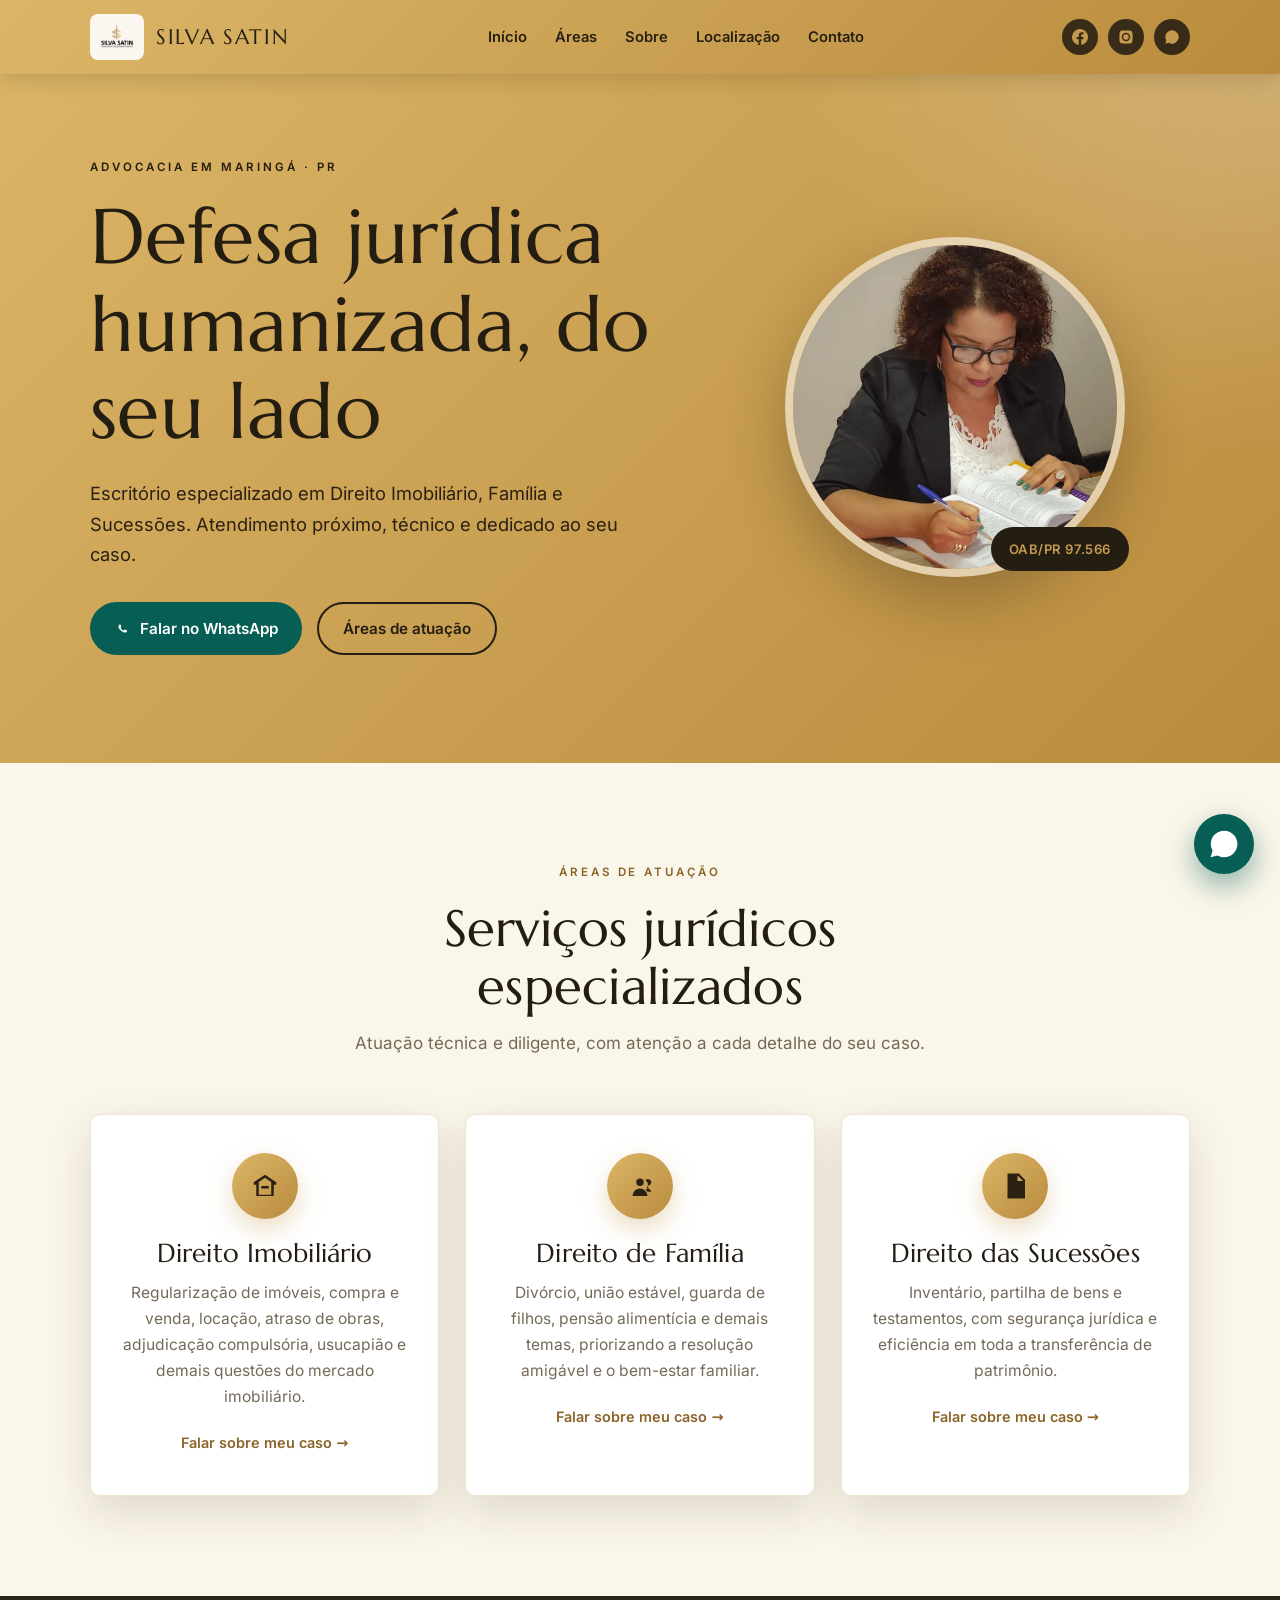
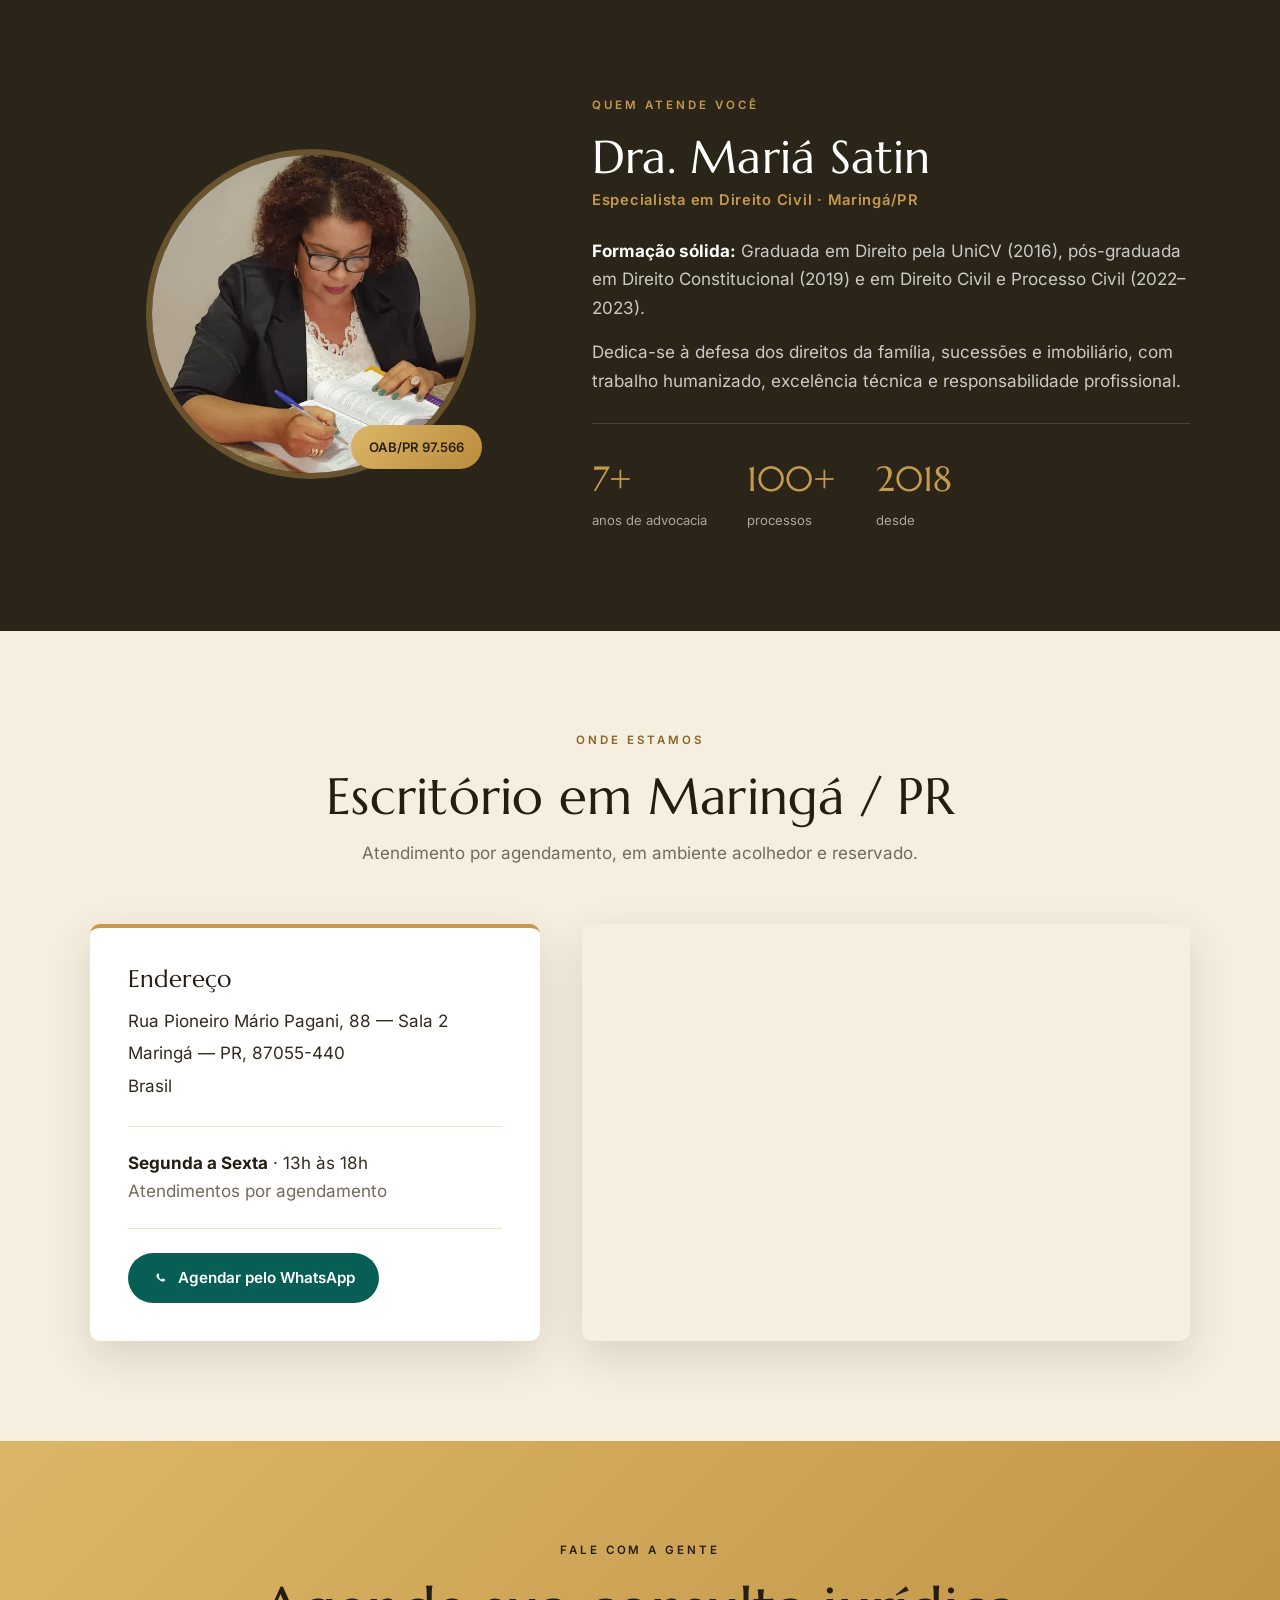
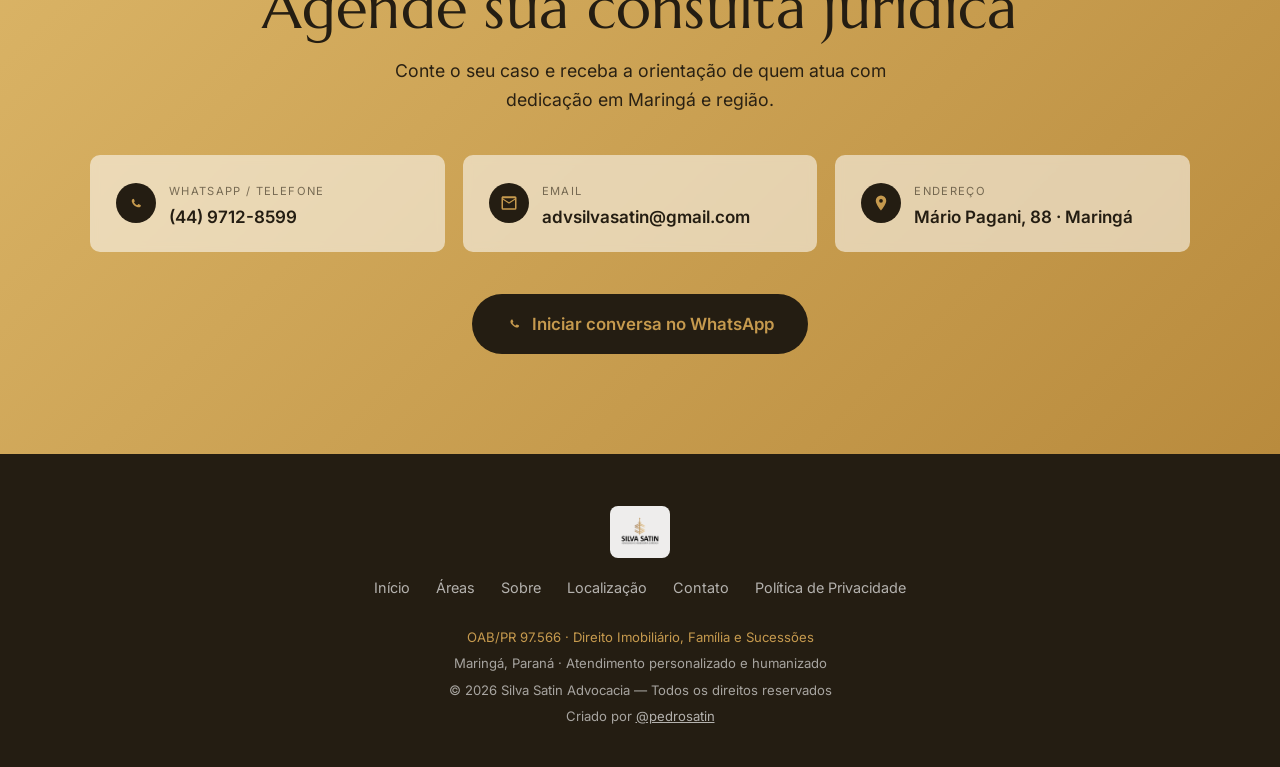
==== commit 6967ba36: "feat(conformidade): adiciona pagina de politica de privacidade e aviso LGPD (#27)" ====
--- a/index.html
+++ b/index.html
@@ -284,7 +284,7 @@
     <footer>
       <div class="wrap">
         <div class="brand"><img src="./assets/logo.webp" width="200" height="200" alt="Silva Satin" style="height:52px" /></div>
-        <nav class="fmenu"><a href="#inicio">Início</a><a href="#areas">Áreas</a><a href="#sobre">Sobre</a><a href="#local">Localização</a><a href="#contato">Contato</a></nav>
+        <nav class="fmenu"><a href="#inicio">Início</a><a href="#areas">Áreas</a><a href="#sobre">Sobre</a><a href="#local">Localização</a><a href="#contato">Contato</a><a href="privacidade.html">Política de Privacidade</a></nav>
         <small class="oab">OAB/PR 97.566 · Direito Imobiliário, Família e Sucessões</small>
         <small>Maringá, Paraná · Atendimento personalizado e humanizado</small>
         <small>© 2026 Silva Satin Advocacia — Todos os direitos reservados</small>
